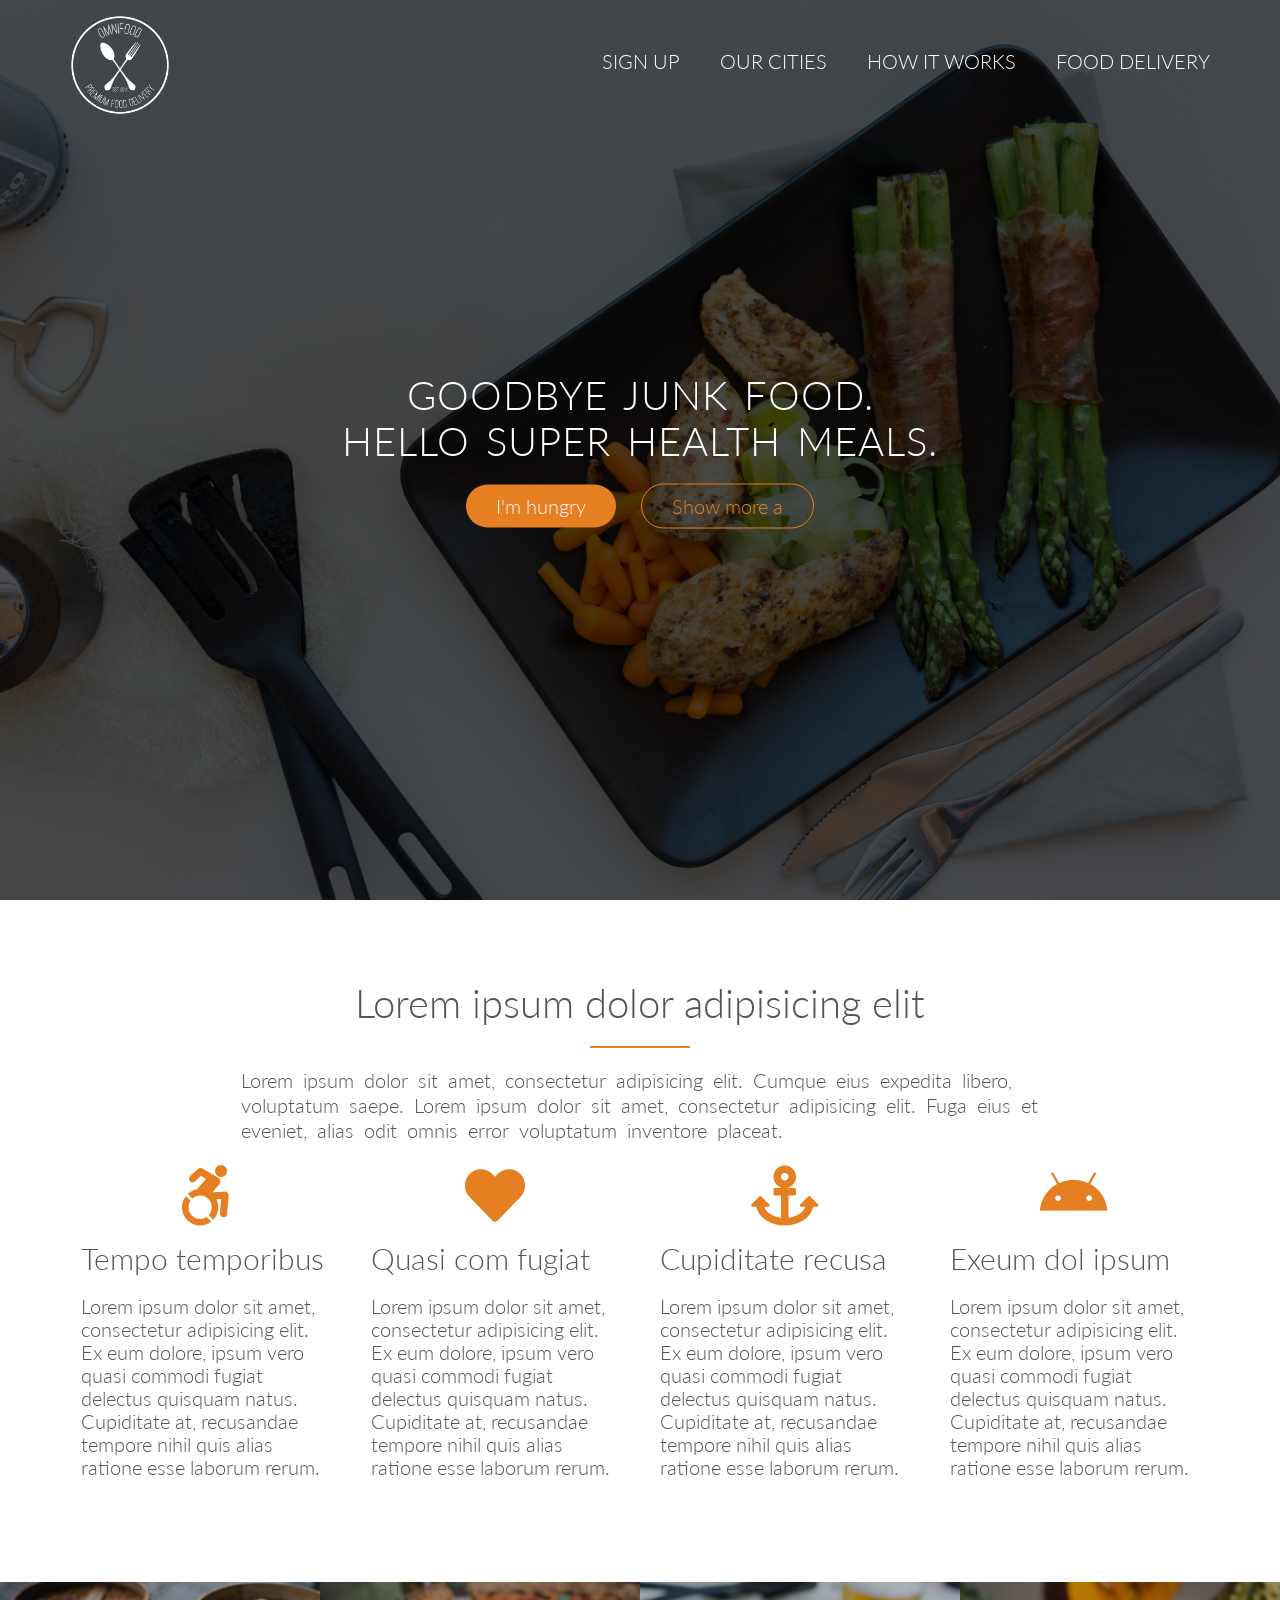
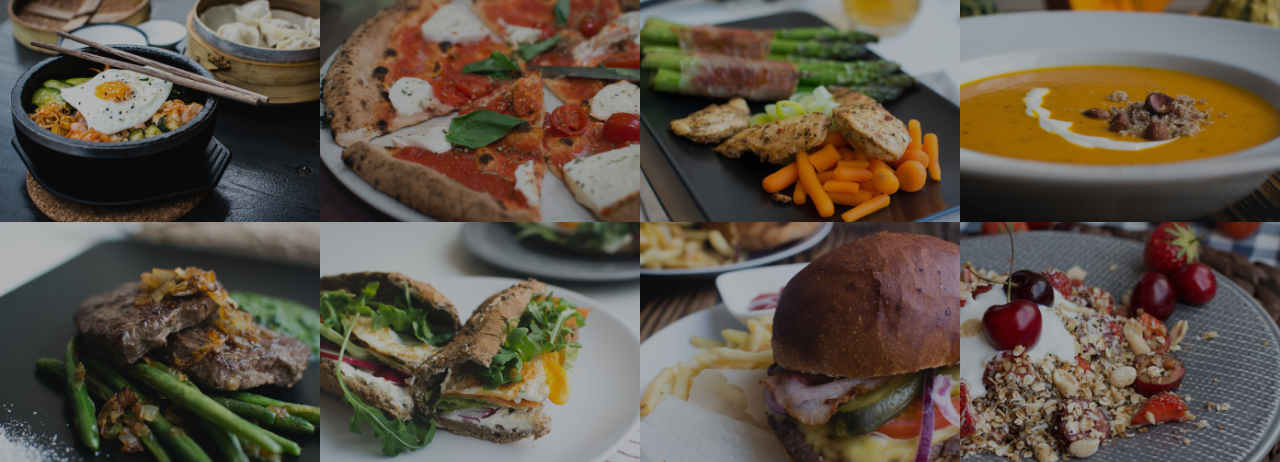
==== index.html @ d5a71b10 "first commit done header + features + meal sections" ====
<!DOCTYPE html>
<html lang="en">
<head>
	<title></title>
	<link rel="stylesheet" type="text/css" href="vendors/css/normalize.css">
	<link rel="stylesheet" type="text/css" href="vendors/css/col.css">
	<link rel="stylesheet" type="text/css" href="vendors/css/4cols.css">
	<link rel="stylesheet" href="https://use.fontawesome.com/releases/v5.0.13/css/all.css" integrity="sha384-DNOHZ68U8hZfKXOrtjWvjxusGo9WQnrNx2sqG0tfsghAvtVlRW3tvkXWZh58N9jp" crossorigin="anonymous">
	<link rel="stylesheet" type="text/css" href="resources/css/style.css">
	<link href="https://fonts.googleapis.com/css?family=Lato:100,300,300i,400" rel="stylesheet">
</head>
<body>
	<header>
		<nav class="row group">
			<img src="resources/img/logo-white.png" alt="Omnifood log" class="logo">
			<ul class="main-nav">
				<li><a href="#">Food delivery</a></li>
				<li><a href="#">How it works</a></li>
				<li><a href="#">Our cities</a></li>
				<li><a href="#">Sign up</a></li>
			</ul>
		</nav>
		<div class="hero-text-box">
			<h1>Goodbye junk food.<br/> Hello super health meals.</h1>
			<a class="btn btn-full" href="#">I'm hungry</a>
			<a class="btn btn-ghost" href="#">Show more a</a>
		</div>
	</header>

	<section class="feature-section">
		<div class="row">
			<h2 class="feature-section__heading">Lorem ipsum dolor adipisicing elit</h2>
			<p class="feature-section__sub-heading">Lorem ipsum dolor sit amet, consectetur adipisicing elit. Cumque eius expedita libero, voluptatum saepe. Lorem ipsum dolor sit amet, consectetur adipisicing elit. Fuga eius et eveniet, alias odit omnis error voluptatum inventore placeat.</p>
			<div class="row group">
				<div class="feature-section__feature col span_1_of_4">
					<i class="feature-section__icon fab fa-accessible-icon"></i>
					<h3 class="feature-section__feature-name">Tempo temporibus</h3>
					<p class="feature-section__feature-text">Lorem ipsum dolor sit amet, consectetur adipisicing elit. Ex eum dolore, ipsum vero quasi commodi fugiat delectus quisquam natus. Cupiditate at, recusandae tempore nihil quis alias ratione esse laborum rerum.</p>
				</div>
				<div class="feature-section__feature col span_1_of_4">
					<i class="feature-section__icon fas fa-heart"></i>
					<h3 class="feature-section__feature-name">Quasi com fugiat</h3>
					<p class="feature-section__feature-text">Lorem ipsum dolor sit amet, consectetur adipisicing elit. Ex eum dolore, ipsum vero quasi commodi fugiat delectus quisquam natus. Cupiditate at, recusandae tempore nihil quis alias ratione esse laborum rerum.</p>
				</div>
				<div class="feature-section__feature col span_1_of_4">
					<i class="feature-section__icon fas fa-anchor"></i>
					<h3 class="feature-section__feature-name">Cupiditate recusa</h3>
					<p class="feature-section__feature-text">Lorem ipsum dolor sit amet, consectetur adipisicing elit. Ex eum dolore, ipsum vero quasi commodi fugiat delectus quisquam natus. Cupiditate at, recusandae tempore nihil quis alias ratione esse laborum rerum.</p>
				</div>
				<div class="feature-section__feature col span_1_of_4">
					<i class="feature-section__icon fab fa-android"></i>
					<h3 class="feature-section__feature-name">Exeum dol ipsum</h3>
					<p class="feature-section__feature-text">Lorem ipsum dolor sit amet, consectetur adipisicing elit. Ex eum dolore, ipsum vero quasi commodi fugiat delectus quisquam natus. Cupiditate at, recusandae tempore nihil quis alias ratione esse laborum rerum.</p>
				</div>
			</div>
		</div>
	</section>

	<section class="meal-section meal-section--no-t-padding">
		<ul class="meal-section__row-1 group">
			<li>
				<figure class="meal-section__figure">
					<img src="./resources/img/1.jpg" alt="" class="meal-section__img">
				</figure>
			</li>
			<li class="meal-section__li">
				<figure class="meal-section__figure">
					<img src="./resources/img/2.jpg" alt="" class="meal-section__img">
				</figure>
			</li>
			<li class="meal-section__li">
				<figure class="meal-section__figure">
					<img src="./resources/img/3.jpg" alt="" class="meal-section__img">
				</figure>
			</li>
			<li class="meal-section__li">
				<figure class="meal-section__figure">
					<img src="./resources/img/4.jpg" alt="" class="meal-section__img">
				</figure>
			</li>
		</ul>
		<ul class="meal-section__row-2 group">
			<li class="meal-section__li">
				<figure class="meal-section__figure">
					<img src="./resources/img/5.jpg" alt="" class="meal-section__img">
				</figure>
			</li>
			<li class="meal-section__li">
				<figure class="meal-section__figure">
					<img src="./resources/img/6.jpg" alt="" class="meal-section__img">
				</figure>
			</li>
			<li class="meal-section__li">
				<figure class="meal-section__figure">
					<img src="./resources/img/7.jpg" alt="" class="meal-section__img">
				</figure>
			</li>
			<li class="meal-section__li">
				<figure class="meal-section__figure">
					<img src="./resources/img/8.jpg" alt="" class="meal-section__img">
				</figure>
			</li>
		</ul>
	</section>
</body>
</html>
---- vendors/css/col.css ----
/*  SECTIONS  ============================================================================= */

.section {
	clear: both;
	padding: 0px;
	margin: 0px;
}

/*  GROUPING  ============================================================================= */


.group:before,
.group:after {
    content:"";
    display:table;
}
.group:after {
    clear:both;
}
.group {
    zoom:1; /* For IE 6/7 (trigger hasLayout) */
}

/*  GRID COLUMN SETUP   ==================================================================== */

.col {
	display: block;
	float:left;
	margin: 1% 0 1% 1.6%;
}

.col:first-child { margin-left: 0; } /* all browsers except IE6 and lower */


/*  REMOVE MARGINS AS ALL GO FULL WIDTH AT 480 PIXELS */

@media only screen and (max-width: 480px) {
	.col { 
		margin: 1% 0 1% 0%;
	}
}
---- vendors/css/4cols.css ----
/*  GRID OF FOUR   ============================================================================= */

	
.span_4_of_4 {
	width: 100%; 
}

.span_3_of_4 {
	width: 74.6%; 
}

.span_2_of_4 {
	width: 49.2%; 
}

.span_1_of_4 {
	width: 23.8%; 
}


/*  GO FULL WIDTH AT LESS THAN 480 PIXELS */

@media only screen and (max-width: 480px) {
	.span_4_of_4 {
		width: 100%; 
	}
	.span_3_of_4 {
		width: 100%; 
	}
	.span_2_of_4 {
		width: 100%; 
	}
	.span_1_of_4 {
		width: 100%; 
	}
}
---- resources/css/style.css ----
/*BASIC SETUP*/
* {
	margin: 0;
	padding: 0;
	box-sizing: border-box;
}

html {
	background-color: #fff;
	color: #555;
	font-family: 'Lato', 'Arial', sans-serif;
	font-size: 20px;
	font-weight: 300;
	text-rendering: optimizeLegibility;
}

a {
	text-decoration: none;
}

/*REUSABLE COMPONENT*/
.row {
	max-width: 1140px;
	margin: 0 auto;
}

section {
	padding: 80px 0;
}

/* Header SECTION */
header {
	background-image: linear-gradient(rgba(0, 0, 0, 0.7), rgba(0, 0, 0, 0.7)), url('../img/hero.jpg');
	background-size: cover;
	background-position: center;
	height: 100vh;
	position: relative;
}

header h1 {
	margin-top: 0;
	margin-bottom: 20px;
	font-size: 200%;
	font-weight: 300;
	text-transform: uppercase;
	letter-spacing: 1px;
	word-spacing: 4px;
	color: #fff;
}

header .hero-text-box {
	text-align: center;
	position: absolute;
	width: 100%;
	top: 50%;
	transform: translateY(-50%);
}

.btn {
	display: inline-block;
	padding: 10px 30px;
	color: #fff;
	font-weight: 300;
	border-radius: 200px;
	transition: all 0.3s ease-out;
}

.btn:hover,
.btn:active {
	background-color: #cf6d17;
}

.btn-full {
	background-color: #e67e22;
	color: #fff;
	margin-right: 20px;
}

.btn-ghost {
	border: 1px solid #e67e22;
	color: #e67e22;
}

.btn-full:hover,
.btn-full:active {
	border-color: #cf6d17;
}

.btn-ghost:hover,
.btn-ghost:active {
	border-color: #cf6d17;
	color: #fff;
}

/*MAIN NAV*/
nav.row {
	padding-top: 15px;
}

.logo {
	height: 100px;
	width: 100px;
}

.main-nav {
	margin-top: 35px;
	float: right;
	margin-right: -40px;
}

.main-nav li {
	float: right;
	list-style: none;
	margin-right: 40px;
	padding-bottom: 5px;
	border-bottom: 2px solid transparent;
	transition: border-bottom .3s ease-out;
}

.main-nav li:hover {
	border-bottom: 2px solid #cf6d17;
}

.main-nav a {
	color: #fff;
	text-transform: uppercase;
}

/*FEATURE SECTION*/

.feature-section__icon {
	font-size: 300%;
	color: #e67e22;
	display: block;
	text-align: center;
}

.feature-section__heading {
	margin-bottom: 20px;
	font-size: 200%;
	font-weight: 300;
	text-align: center;
}

.feature-section__heading:after {
	display: block;
	width: 100px;
	height: 2px;
	background-color: #e67e22;
	content: '';
	margin: 20px auto;
}

.feature-section__sub-heading {
	width: 70%;
	margin: 0 auto;
	word-spacing: 5px;
	line-height: 1.25;
}

.feature-section__feature {
	padding: 1%;
}

.feature-section__feature-name {
	font-weight: 300;
	font-size: 150%;
	margin-top: 15px;
	margin-bottom: 20px;
}

/*MEAL SECTION*/
.meal-section__row-1 {
	list-style: none;
	width: 100%;
}

.meal-section li {
	display: block;
	width: 25%;
	float: left;
}

.meal-section__figure {
	width: 100%;
	overflow: hidden;
	background-color: black;
}

.meal-section__img {
	display: block;
	height: auto;
	width: 100%;
	transform: scale(1.15);
	transition: all 0.3s ease-out;
	opacity: 0.7;
}

.meal-section--no-t-padding {
	padding: 0;
}

.meal-section__img:hover {
	transform: scale(1);
	opacity: 1;
}
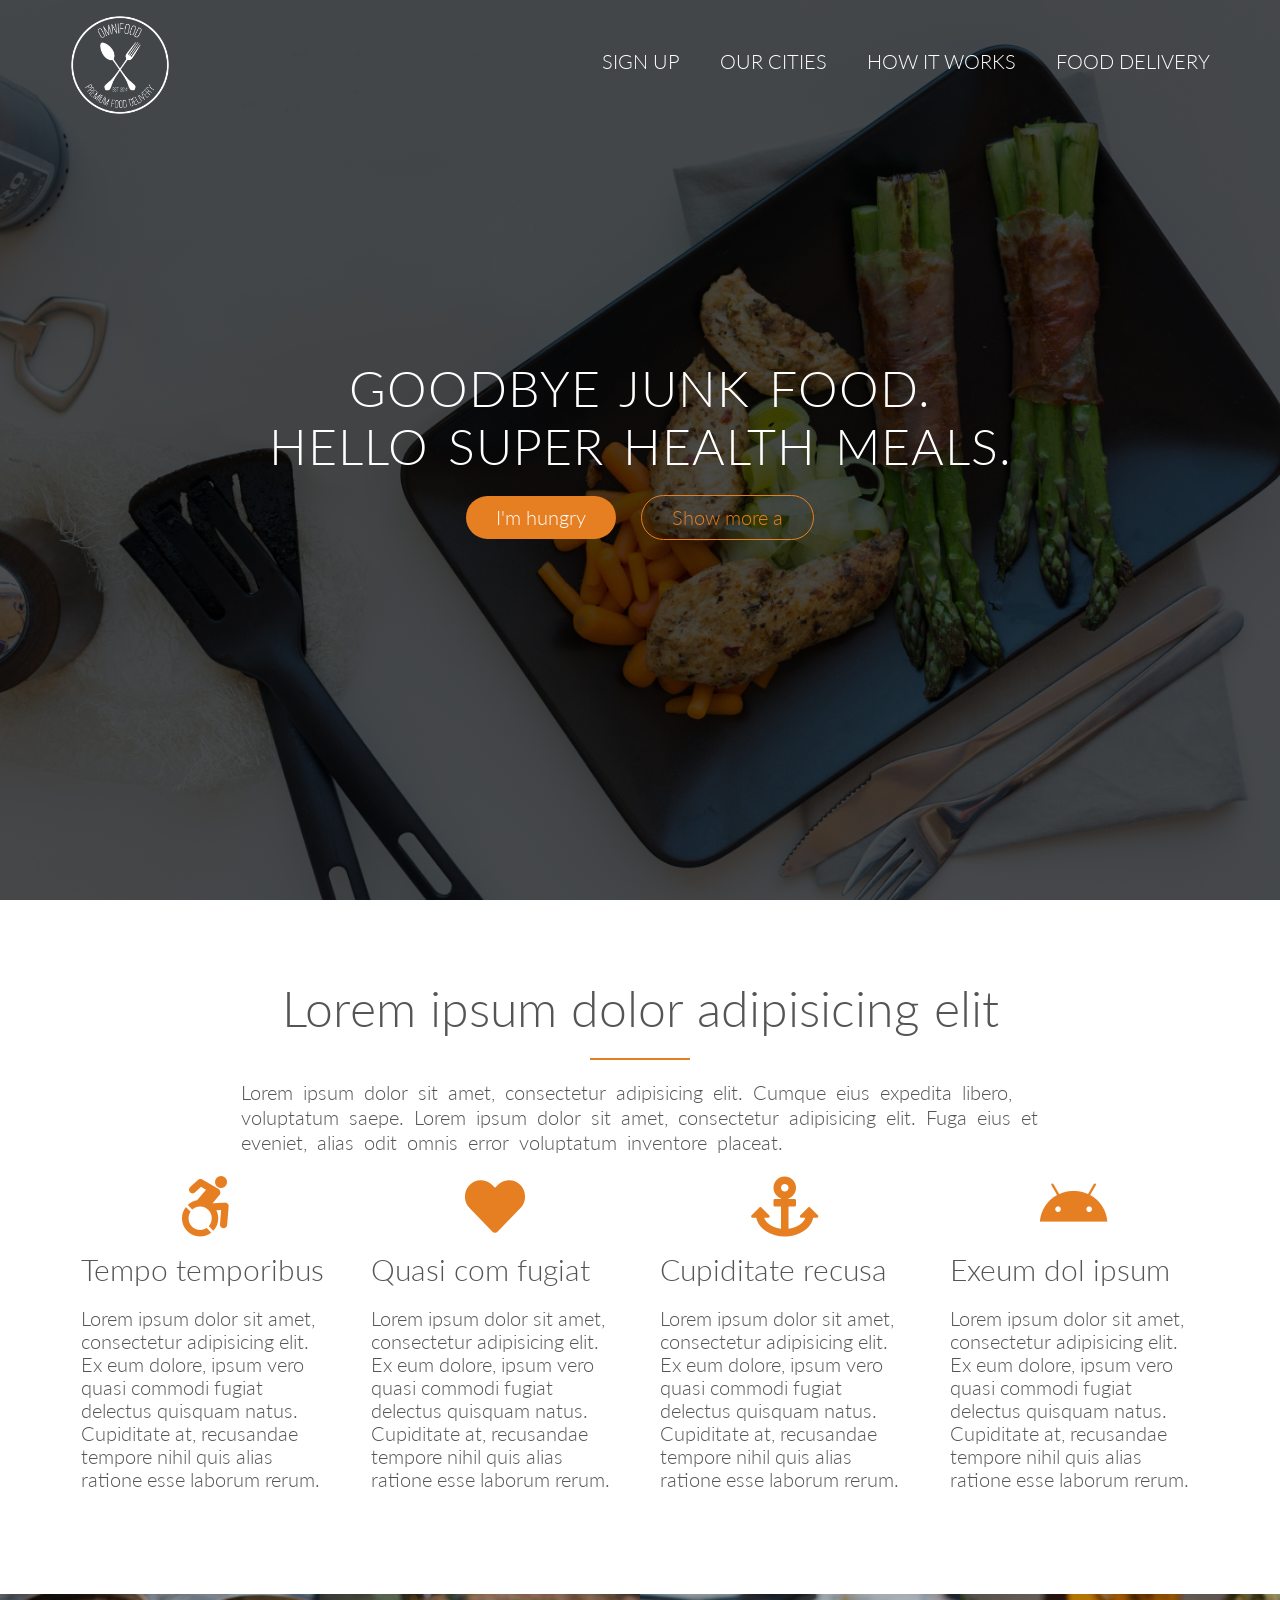
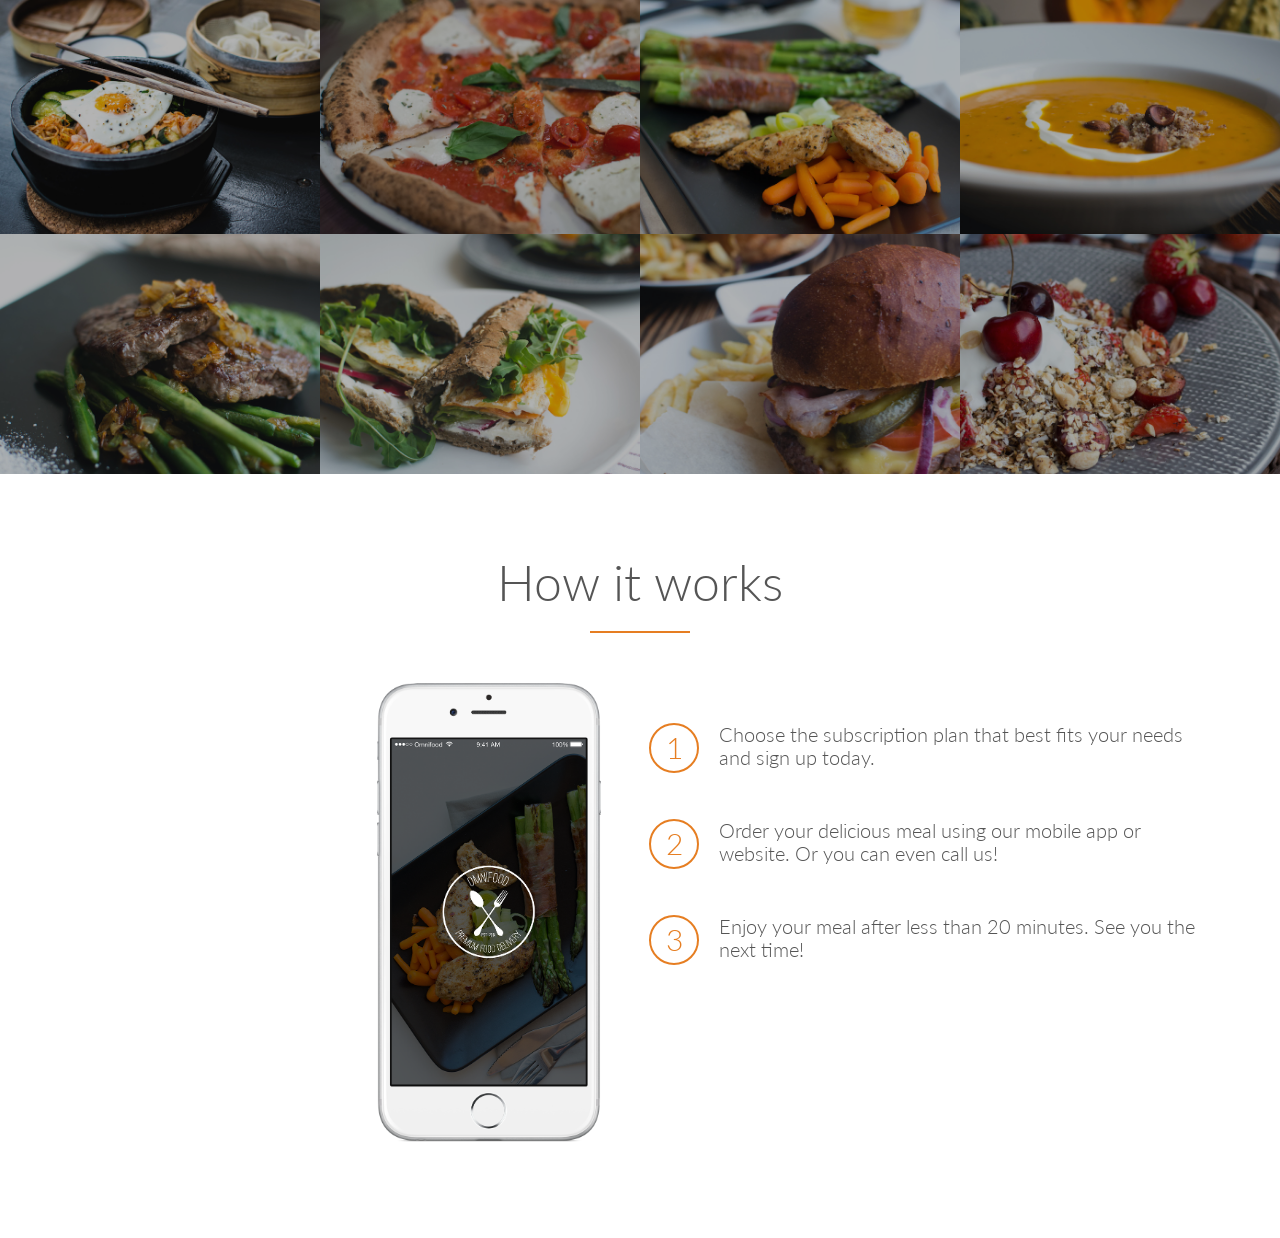
==== commit 09585665: "finish how it works section" ====
--- a/index.html
+++ b/index.html
@@ -5,6 +5,7 @@
 	<link rel="stylesheet" type="text/css" href="vendors/css/normalize.css">
 	<link rel="stylesheet" type="text/css" href="vendors/css/col.css">
 	<link rel="stylesheet" type="text/css" href="vendors/css/4cols.css">
+	<link rel="stylesheet" type="text/css" href="vendors/css/2cols.css">
 	<link rel="stylesheet" href="https://use.fontawesome.com/releases/v5.0.13/css/all.css" integrity="sha384-DNOHZ68U8hZfKXOrtjWvjxusGo9WQnrNx2sqG0tfsghAvtVlRW3tvkXWZh58N9jp" crossorigin="anonymous">
 	<link rel="stylesheet" type="text/css" href="resources/css/style.css">
 	<link href="https://fonts.googleapis.com/css?family=Lato:100,300,300i,400" rel="stylesheet">
@@ -102,5 +103,30 @@
 			</li>
 		</ul>
 	</section>
+
+	<section class="steps-section">
+		<div class="row">
+			<h2 class="steps-section__heading">How it works</h2>
+		</div>
+		<div class="row group">
+			<div class="steps-section__left-side col span_1_of_2">
+				<img class="steps-section__left-image" src="resources/img/app-iPhone.png" alt="iphone-image">
+			</div>
+			<div class="steps-section__right-side col span_1_of_2">
+				<div class="steps-section__step">
+					<div class="steps-section__step-number">1</div>
+					<div class="steps-section__step-text">Choose the subscription plan that best fits your needs and sign up today.</div>
+				</div>
+				<div class="steps-section__step">
+					<div class="steps-section__step-number">2</div>
+					<div class="steps-section__step-text">Order your delicious meal using our mobile app or website. Or you can even call us!</div>
+				</div>
+				<div class="steps-section__step">
+					<div class="steps-section__step-number">3</div>
+					<div class="steps-section__step-text">Enjoy your meal after less than 20 minutes. See you the next time!</div>
+				</div>
+			</div>
+		</div>
+	</section>
 </body>
 </html>
--- a/vendors/css/2cols.css
+++ b/vendors/css/2cols.css
@@ -0,0 +1,21 @@
+/*  GRID OF TWO   ============================================================================= */
+
+
+.span_2_of_2 {
+	width: 100%;
+}
+
+.span_1_of_2 {
+	width: 49.2%;
+}
+
+/*  GO FULL WIDTH AT LESS THAN 480 PIXELS */
+
+@media only screen and (max-width: 480px) {
+	.span_2_of_2 {
+		width: 100%; 
+	}
+	.span_1_of_2 {
+		width: 100%; 
+	}
+}
--- a/resources/css/style.css
+++ b/resources/css/style.css
@@ -40,7 +40,7 @@
 header h1 {
 	margin-top: 0;
 	margin-bottom: 20px;
-	font-size: 200%;
+	font-size: 250%;
 	font-weight: 300;
 	text-transform: uppercase;
 	letter-spacing: 1px;
@@ -137,7 +137,7 @@
 
 .feature-section__heading {
 	margin-bottom: 20px;
-	font-size: 200%;
+	font-size: 250%;
 	font-weight: 300;
 	text-align: center;
 }
@@ -203,4 +203,52 @@
 .meal-section__img:hover {
 	transform: scale(1);
 	opacity: 1;
+}
+
+/*HOW-IT-WORKS SECTION*/
+.steps-section__left-side {
+	margin-top: 30px;
+	text-align: right;
+}
+
+.steps-section__left-image {
+	width: 40%;
+	height: auto;
+	margin-right: 30px;
+}
+
+.steps-section__right-side {
+	margin-top: 70px;
+}
+
+.steps-section__step {
+	margin-bottom: 50px;
+}
+
+.steps-section__step-number {
+	float: left;
+	width: 50px;
+	height: 50px;
+	padding: 5px;
+	color: #e67e22;
+	border: 2px solid #e67e22;
+	border-radius: 50%;
+	text-align: center;
+	margin-right: 20px;
+	font-size: 30px;
+}
+
+.steps-section__heading {
+	text-align: center;
+	font-size: 250%;
+	font-weight: 300;
+}
+
+.steps-section__heading:after {
+	display: block;
+	width: 100px;
+	height: 2px;
+	background-color: #e67e22;
+	content: '';
+	margin: 20px auto;
 }
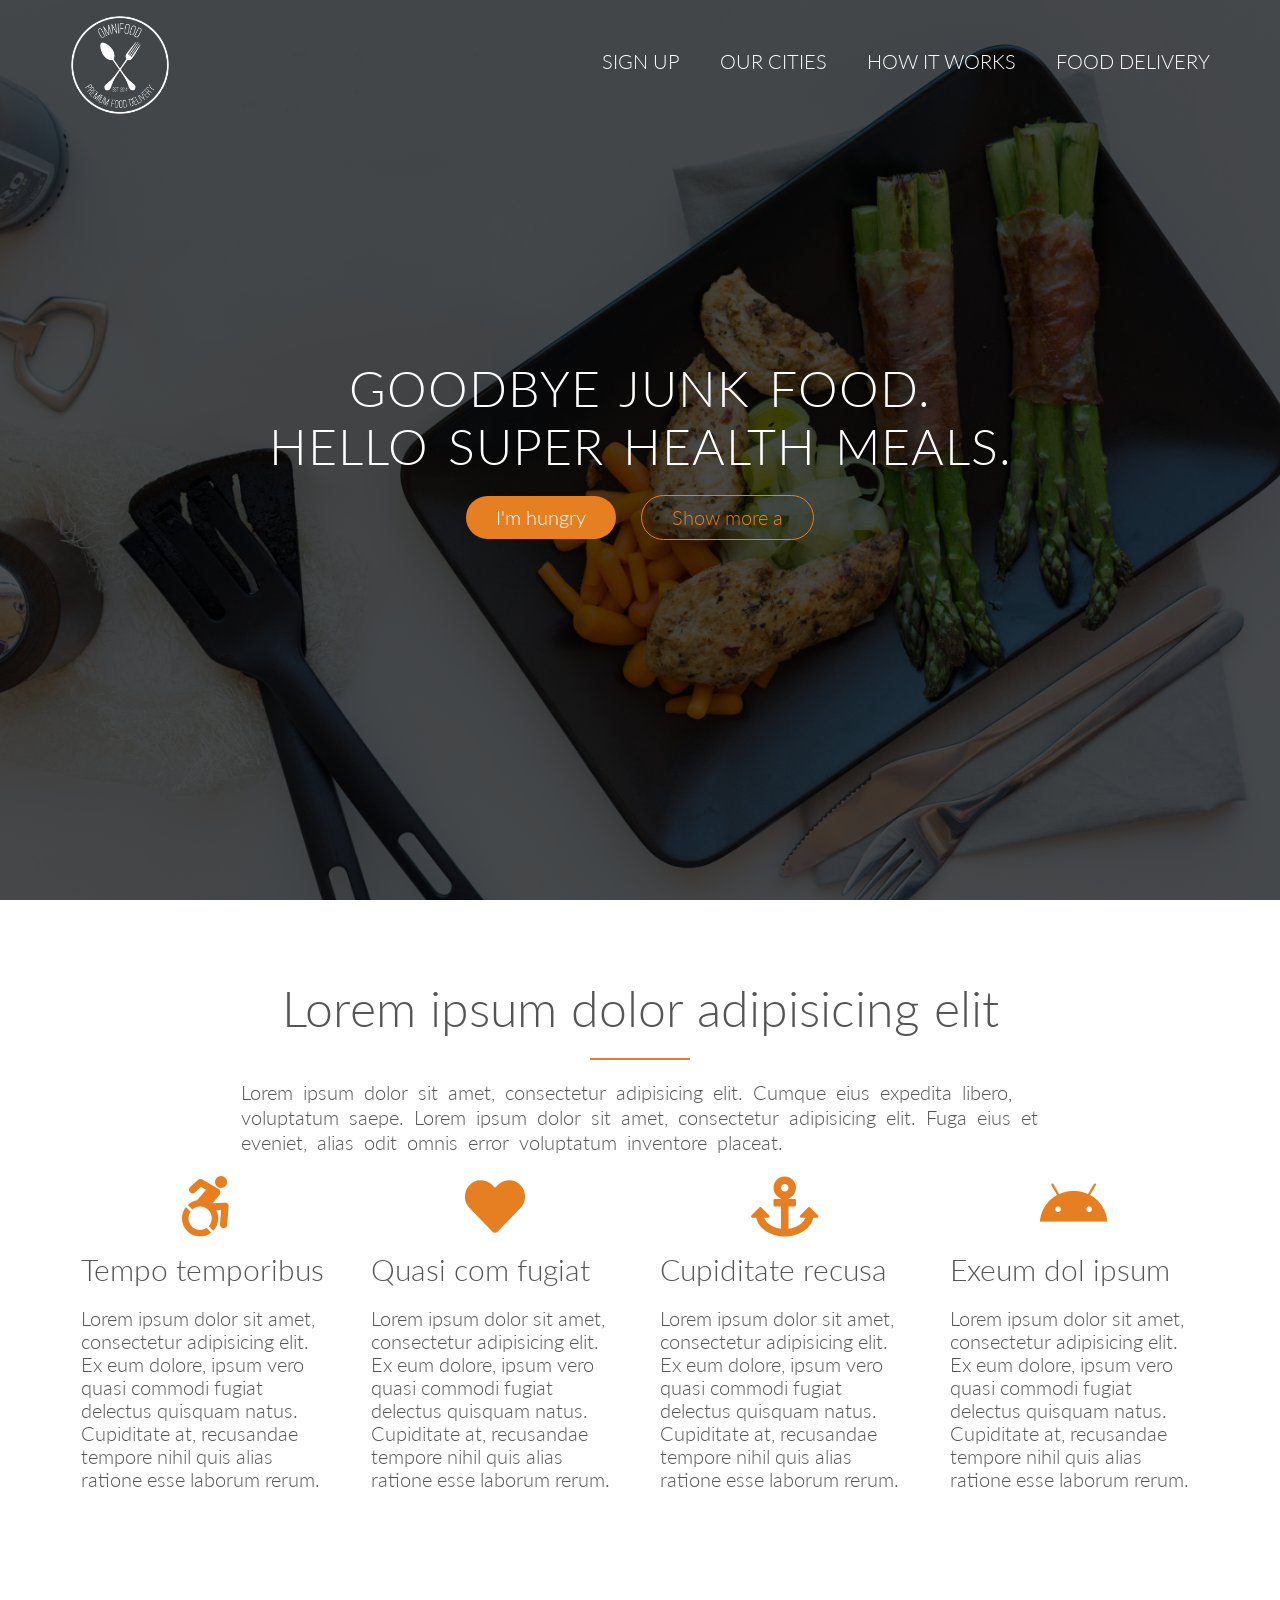
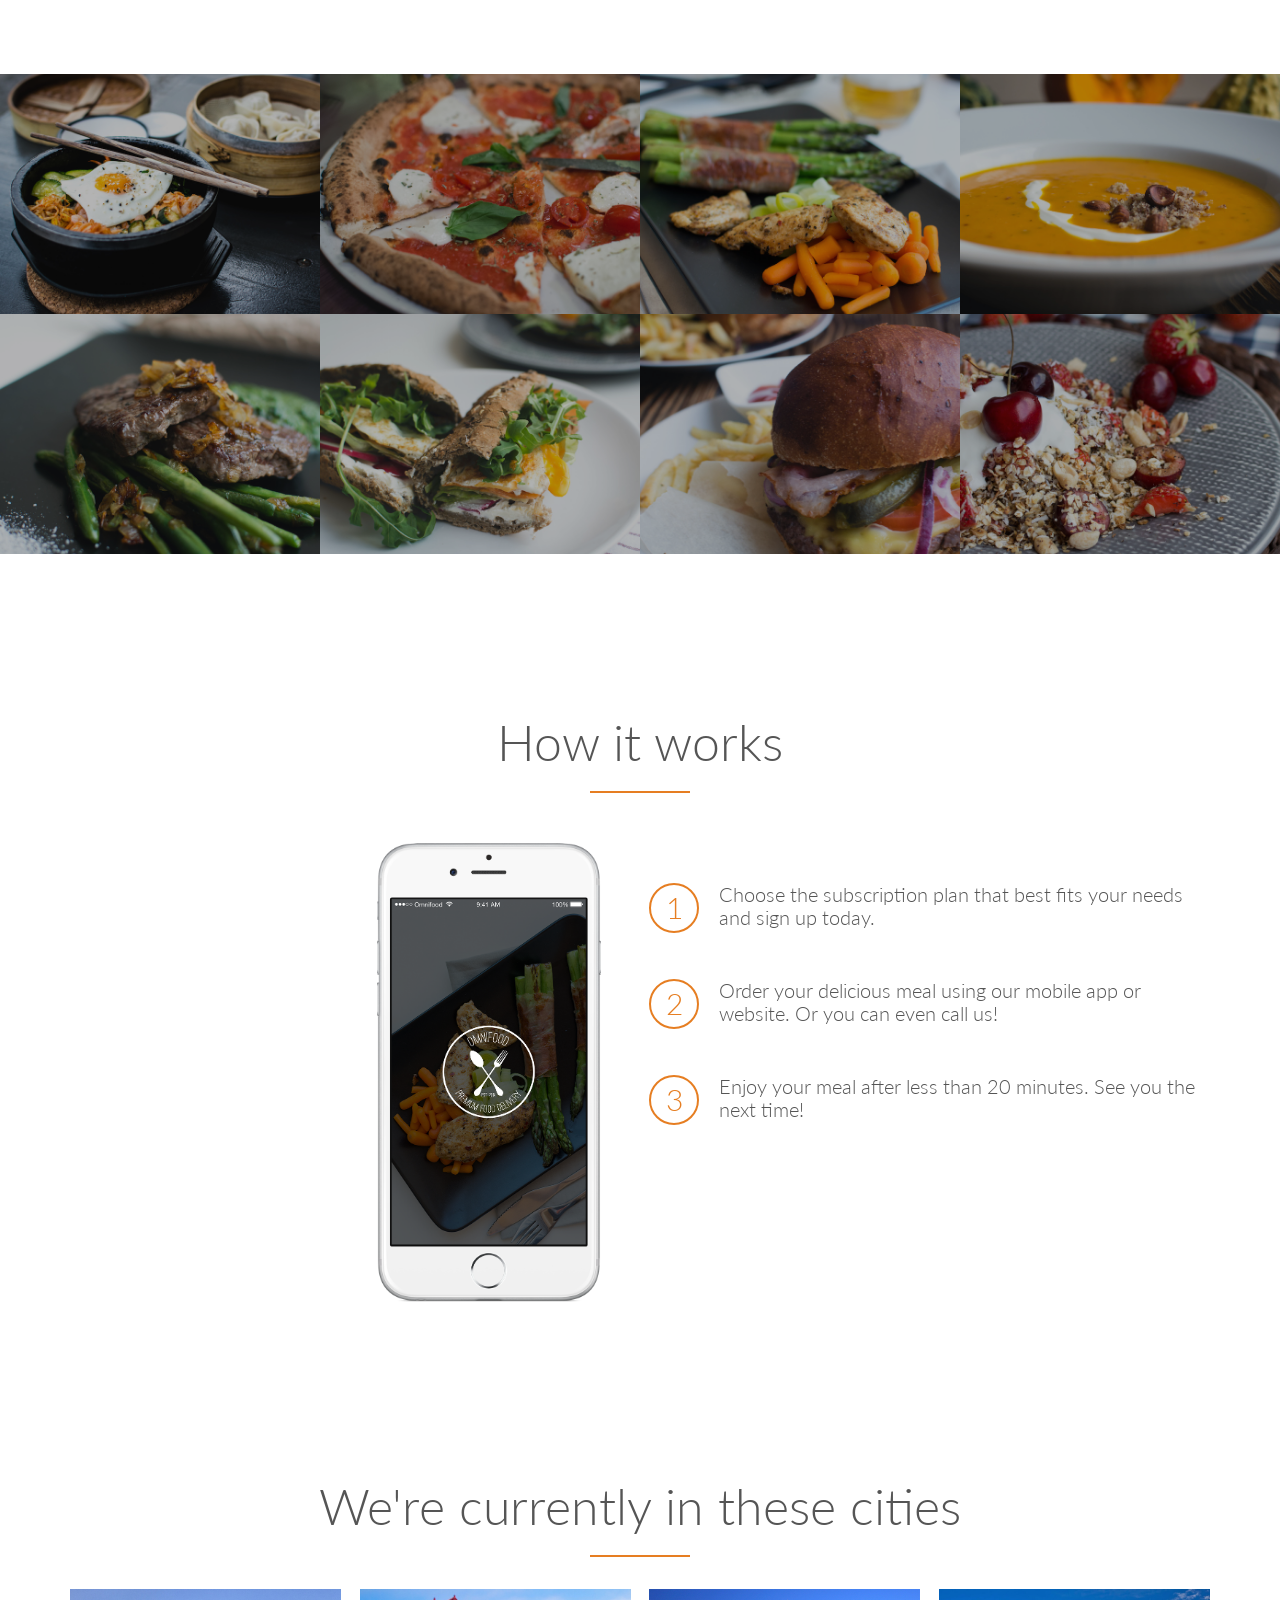
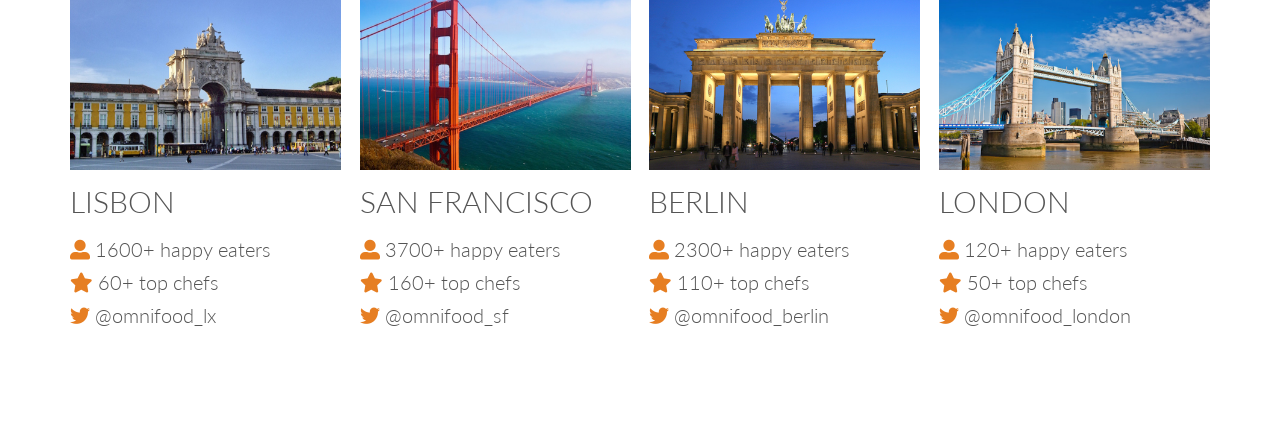
==== commit 7000b591: "finish city section" ====
--- a/index.html
+++ b/index.html
@@ -30,7 +30,7 @@
 
 	<section class="feature-section">
 		<div class="row">
-			<h2 class="feature-section__heading">Lorem ipsum dolor adipisicing elit</h2>
+			<h2 class="section-heading">Lorem ipsum dolor adipisicing elit</h2>
 			<p class="feature-section__sub-heading">Lorem ipsum dolor sit amet, consectetur adipisicing elit. Cumque eius expedita libero, voluptatum saepe. Lorem ipsum dolor sit amet, consectetur adipisicing elit. Fuga eius et eveniet, alias odit omnis error voluptatum inventore placeat.</p>
 			<div class="row group">
 				<div class="feature-section__feature col span_1_of_4">
@@ -106,7 +106,7 @@
 
 	<section class="steps-section">
 		<div class="row">
-			<h2 class="steps-section__heading">How it works</h2>
+			<h2 class="section-heading">How it works</h2>
 		</div>
 		<div class="row group">
 			<div class="steps-section__left-side col span_1_of_2">
@@ -128,5 +128,77 @@
 			</div>
 		</div>
 	</section>
+
+	<section class="city-section group">
+		<div class="row">
+			<h2 class="section-heading">We're currently in these cities</h2>
+		</div>
+		<div class="row">
+			<div class="col span_1_of_4">
+				<img class="city-section__img" src="resources/img/lisbon-3.jpg" alt="Lisbon">
+				<h3 class="city-section__city-name">Lisbon</h3>
+				<div class="city-section__city-info">
+					<i class="fas fa-user-alt"></i>
+					1600+ happy eaters
+				</div>
+				<div class="city-section__city-info">
+					<i class="fas fa-star"></i>
+					60+ top chefs
+				</div>
+				<div class="city-section__city-info">
+					<i class="fab fa-twitter"></i>
+					@omnifood_lx
+				</div>
+			</div>
+			<div class="col span_1_of_4">
+				<img class="city-section__img" src="resources/img/san-francisco.jpg" alt="San Francisco">
+				<h3 class="city-section__city-name">San Francisco</h3>
+				<div class="city-section__city-info">
+					<i class="fas fa-user-alt"></i>
+					3700+ happy eaters
+				</div>
+				<div class="city-section__city-info">
+					<i class="fas fa-star"></i>
+					160+ top chefs
+				</div>
+				<div class="city-section__city-info">
+					<i class="fab fa-twitter"></i>
+					@omnifood_sf
+				</div>
+			</div>
+			<div class="col span_1_of_4">
+				<img class="city-section__img" src="resources/img/berlin.jpg" alt="Berlin">
+				<h3 class="city-section__city-name">Berlin</h3>
+				<div class="city-section__city-info">
+					<i class="fas fa-user-alt"></i>
+					2300+ happy eaters
+				</div>
+				<div class="city-section__city-info">
+					<i class="fas fa-star"></i>
+					110+ top chefs
+				</div>
+				<div class="city-section__city-info">
+					<i class="fab fa-twitter"></i>
+					@omnifood_berlin
+				</div>
+			</div>
+			<div class="col span_1_of_4">
+				<img class="city-section__img" src="resources/img/london.jpg" alt="London">
+				<h3 class="city-section__city-name">London</h3>
+				<div class="city-section__city-info">
+					<i class="fas fa-user-alt"></i>
+					120+ happy eaters
+				</div>
+				<div class="city-section__city-info">
+					<i class="fas fa-star"></i>
+					50+ top chefs
+				</div>
+				<div class="city-section__city-info">
+					<i class="fab fa-twitter"></i>
+					@omnifood_london
+				</div>
+			</div>
+		</div>
+	</section>
 </body>
 </html>
--- a/resources/css/style.css
+++ b/resources/css/style.css
@@ -28,7 +28,23 @@
 	padding: 80px 0;
 }
 
-/* Header SECTION */
+/* HEADING SECTION */
+.section-heading {
+	text-align: center;
+	font-size: 250%;
+	font-weight: 300;
+}
+
+.section-heading:after {
+	display: block;
+	width: 100px;
+	height: 2px;
+	background-color: #e67e22;
+	content: '';
+	margin: 20px auto;
+}
+
+/* HEADER SECTION */
 header {
 	background-image: linear-gradient(rgba(0, 0, 0, 0.7), rgba(0, 0, 0, 0.7)), url('../img/hero.jpg');
 	background-size: cover;
@@ -135,22 +151,6 @@
 	text-align: center;
 }
 
-.feature-section__heading {
-	margin-bottom: 20px;
-	font-size: 250%;
-	font-weight: 300;
-	text-align: center;
-}
-
-.feature-section__heading:after {
-	display: block;
-	width: 100px;
-	height: 2px;
-	background-color: #e67e22;
-	content: '';
-	margin: 20px auto;
-}
-
 .feature-section__sub-heading {
 	width: 70%;
 	margin: 0 auto;
@@ -196,7 +196,7 @@
 	opacity: 0.7;
 }
 
-.meal-section--no-t-padding {
+.section--no-t-padding {
 	padding: 0;
 }
 
@@ -238,17 +238,24 @@
 	font-size: 30px;
 }
 
-.steps-section__heading {
-	text-align: center;
-	font-size: 250%;
-	font-weight: 300;
-}
-
-.steps-section__heading:after {
-	display: block;
-	width: 100px;
-	height: 2px;
-	background-color: #e67e22;
-	content: '';
-	margin: 20px auto;
+/*CITY SECTION*/
+.city-section__img {
+	width: 100%;
+	height: auto;
+}
+
+.city-section__city-name {
+	font-weight: 300;
+	margin-bottom: 20px;
+	font-size: 150%;
+	text-transform: uppercase;
+	margin-top: 10px;
+}
+
+.city-section i {
+	color: #e67e22;
+}
+
+.city-section__city-info {
+	margin-bottom: 10px;
 }
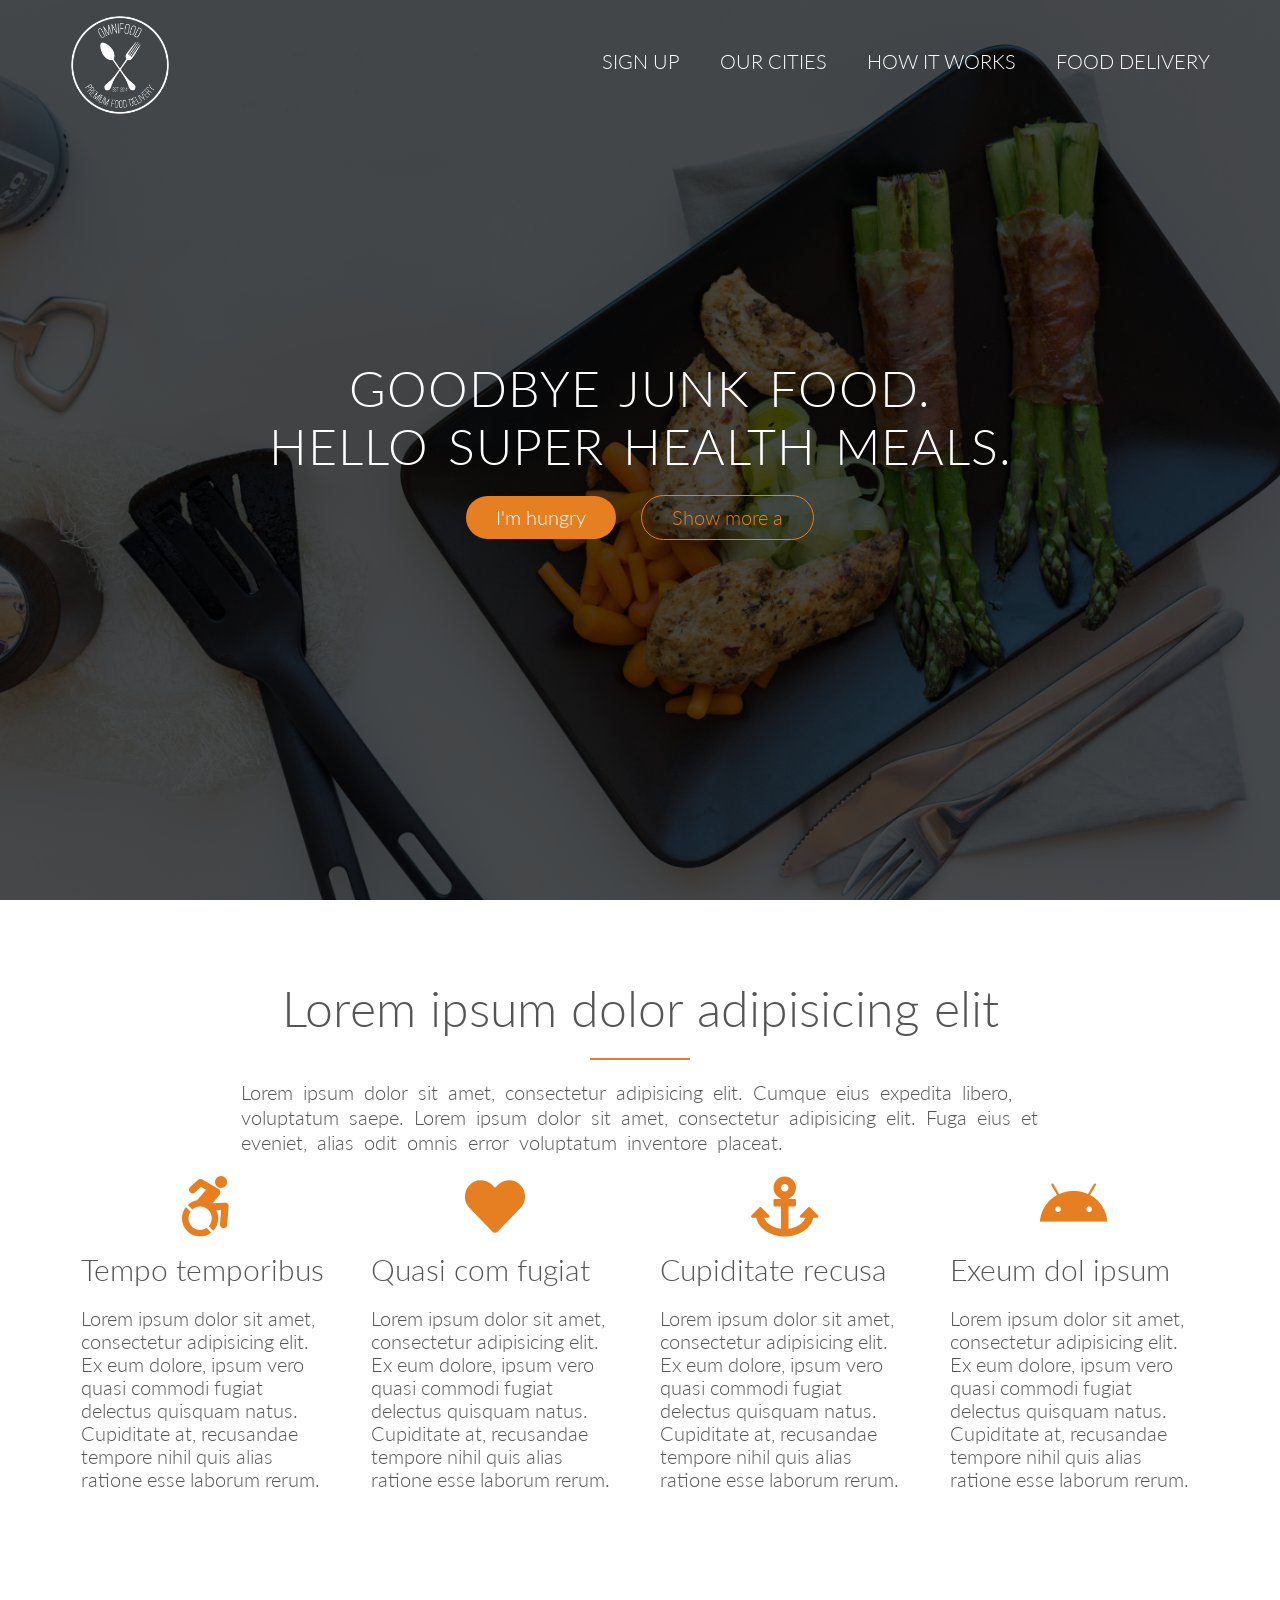
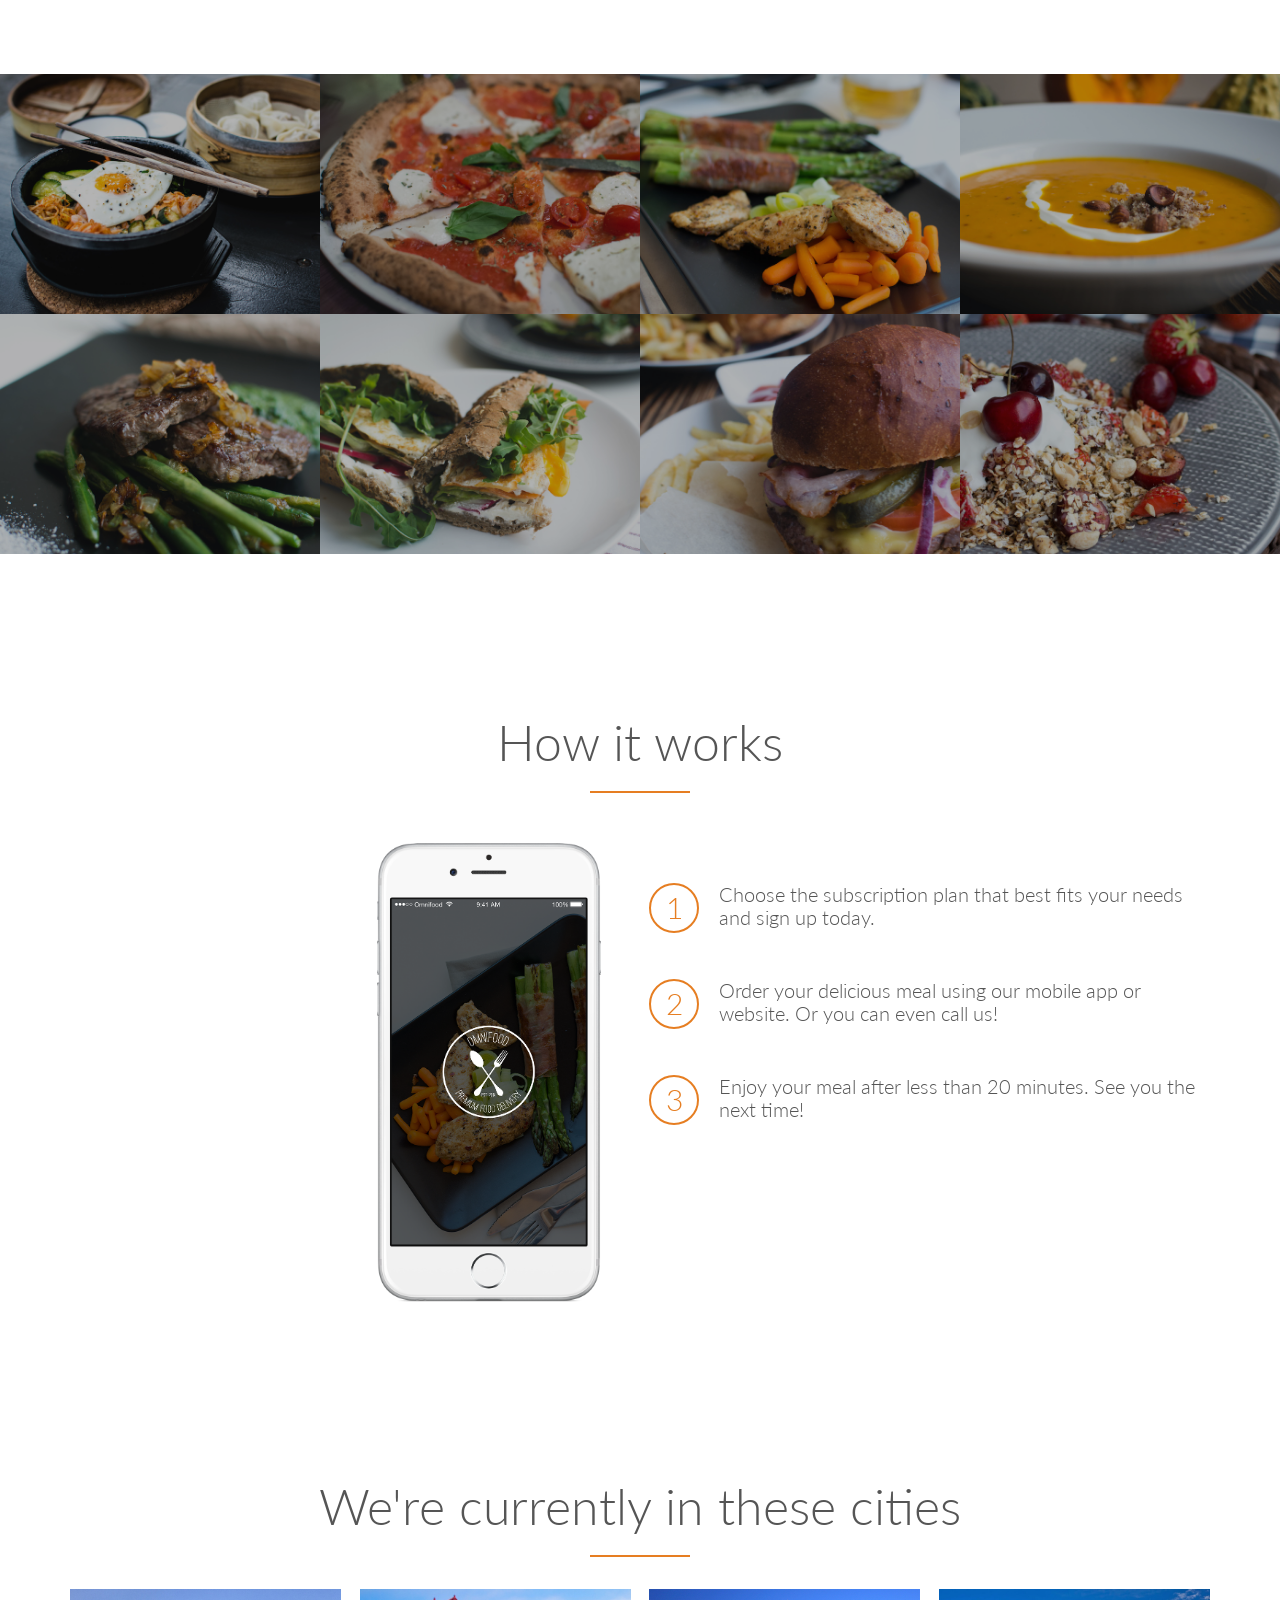
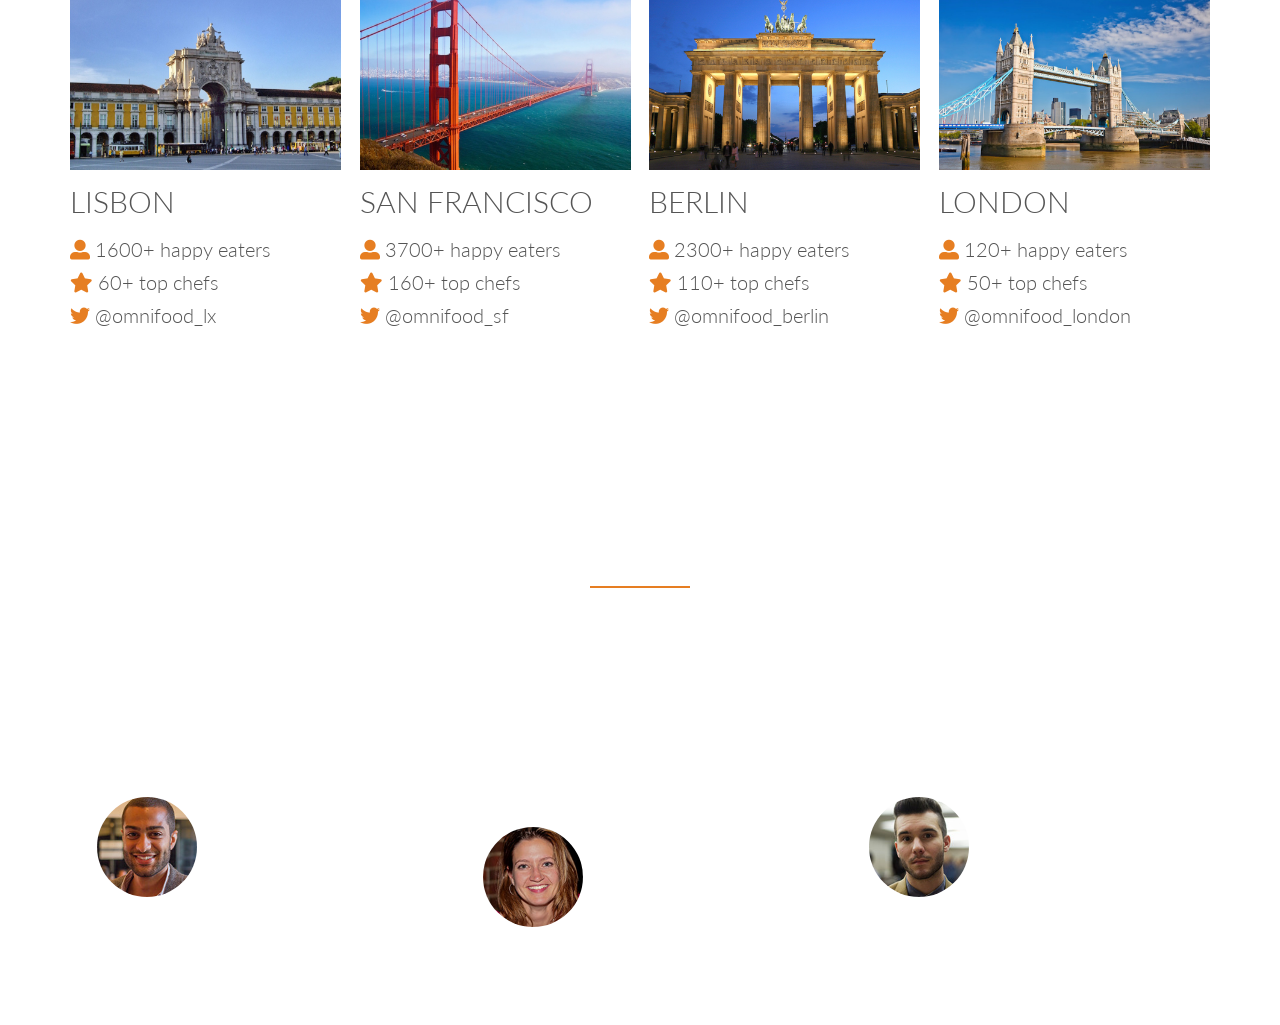
==== commit 6d837d7c: "finish ui of testimonial section" ====
--- a/index.html
+++ b/index.html
@@ -6,6 +6,7 @@
 	<link rel="stylesheet" type="text/css" href="vendors/css/col.css">
 	<link rel="stylesheet" type="text/css" href="vendors/css/4cols.css">
 	<link rel="stylesheet" type="text/css" href="vendors/css/2cols.css">
+	<link rel="stylesheet" type="text/css" href="vendors/css/3cols.css">
 	<link rel="stylesheet" href="https://use.fontawesome.com/releases/v5.0.13/css/all.css" integrity="sha384-DNOHZ68U8hZfKXOrtjWvjxusGo9WQnrNx2sqG0tfsghAvtVlRW3tvkXWZh58N9jp" crossorigin="anonymous">
 	<link rel="stylesheet" type="text/css" href="resources/css/style.css">
 	<link href="https://fonts.googleapis.com/css?family=Lato:100,300,300i,400" rel="stylesheet">
@@ -200,5 +201,31 @@
 			</div>
 		</div>
 	</section>
+
+	<section class="testimonial-section">
+		<div class="row">
+			<h2 class="section-heading">Our customers can't live without us</h2>
+		</div>
+		<div class="row group">
+			<div class="col span_1_of_3">
+				<blockquote class="testimonial-section__quote">
+					Omnifood is just awesome! I just launched a startup which leaves me with no time for cooking, so Omnifood is a life-saver. Now that I got used to it, I couldn't live without my daily meals!
+					<cite><img src="resources/img/customer-1.jpg" alt="Alberto Duncan">Alberto Duncan</cite>
+				</blockquote>
+			</div>
+			<div class="col span_1_of_3">
+				<blockquote class="testimonial-section__quote">
+					Inexpensive, healthy and great-tasting meals, delivered right to my home. We have lots of food delivery here in Lisbon, but no one comes even close to Omifood. Me and my family are so in love!
+					<cite><img src="resources/img/customer-2.jpg" alt="Joana Silva">Joana Silva</cite>
+				</blockquote>
+			</div>
+			<div class="col span_1_of_3">
+				<blockquote class="testimonial-section__quote">
+					I was looking for a quick and easy food delivery service in San Franciso. I tried a lot of them and ended up with Omnifood. Best food delivery service in the Bay Area. Keep up the great work!
+					<cite><img src="resources/img/customer-3.jpg" alt="Milton Chapman">Milton Chapman</cite>
+				</blockquote>
+			</div>
+		</div>
+	</section>
 </body>
 </html>
--- a/vendors/css/3cols.css
+++ b/vendors/css/3cols.css
@@ -0,0 +1,29 @@
+/*  GRID OF THREE   ============================================================================= */
+
+	
+.span_3_of_3 {
+	width: 100%; 
+}
+
+.span_2_of_3 {
+	width: 66.13%; 
+}
+
+.span_1_of_3 {
+	width: 32.26%; 
+}
+
+
+/*  GO FULL WIDTH AT LESS THAN 480 PIXELS */
+
+@media only screen and (max-width: 480px) {
+	.span_3_of_3 {
+		width: 100%; 
+	}
+	.span_2_of_3 {
+		width: 100%; 
+	}
+	.span_1_of_3 {
+		width: 100%;
+	}
+}
--- a/resources/css/style.css
+++ b/resources/css/style.css
@@ -51,6 +51,7 @@
 	background-position: center;
 	height: 100vh;
 	position: relative;
+	background-attachment: fixed;
 }
 
 header h1 {
@@ -258,4 +259,31 @@
 
 .city-section__city-info {
 	margin-bottom: 10px;
+}
+
+/* TESTIMONIAL SECTION */
+.testimonial-section {
+	background-image: linear-gradient(rgba(0, 0, 0, 0.8), rgba(0, 0, 0, 0.8)), url(../img/back-customers.jpg);
+	background-size: cover;
+	color: white;
+	background-attachment: fixed;
+}
+
+.testimonial-section__quote {
+	padding: 2%;
+	font-style: italic;
+	line-height: 1.5;
+}
+
+.testimonial-section__quote cite {
+	display: block;
+	padding-top: 20px;
+}
+
+.testimonial-section__quote img {
+	border-radius: 50%;
+	height: 100px;
+	margin-right: 20px;
+	margin-left: 20px;
+	vertical-align: middle;
 }
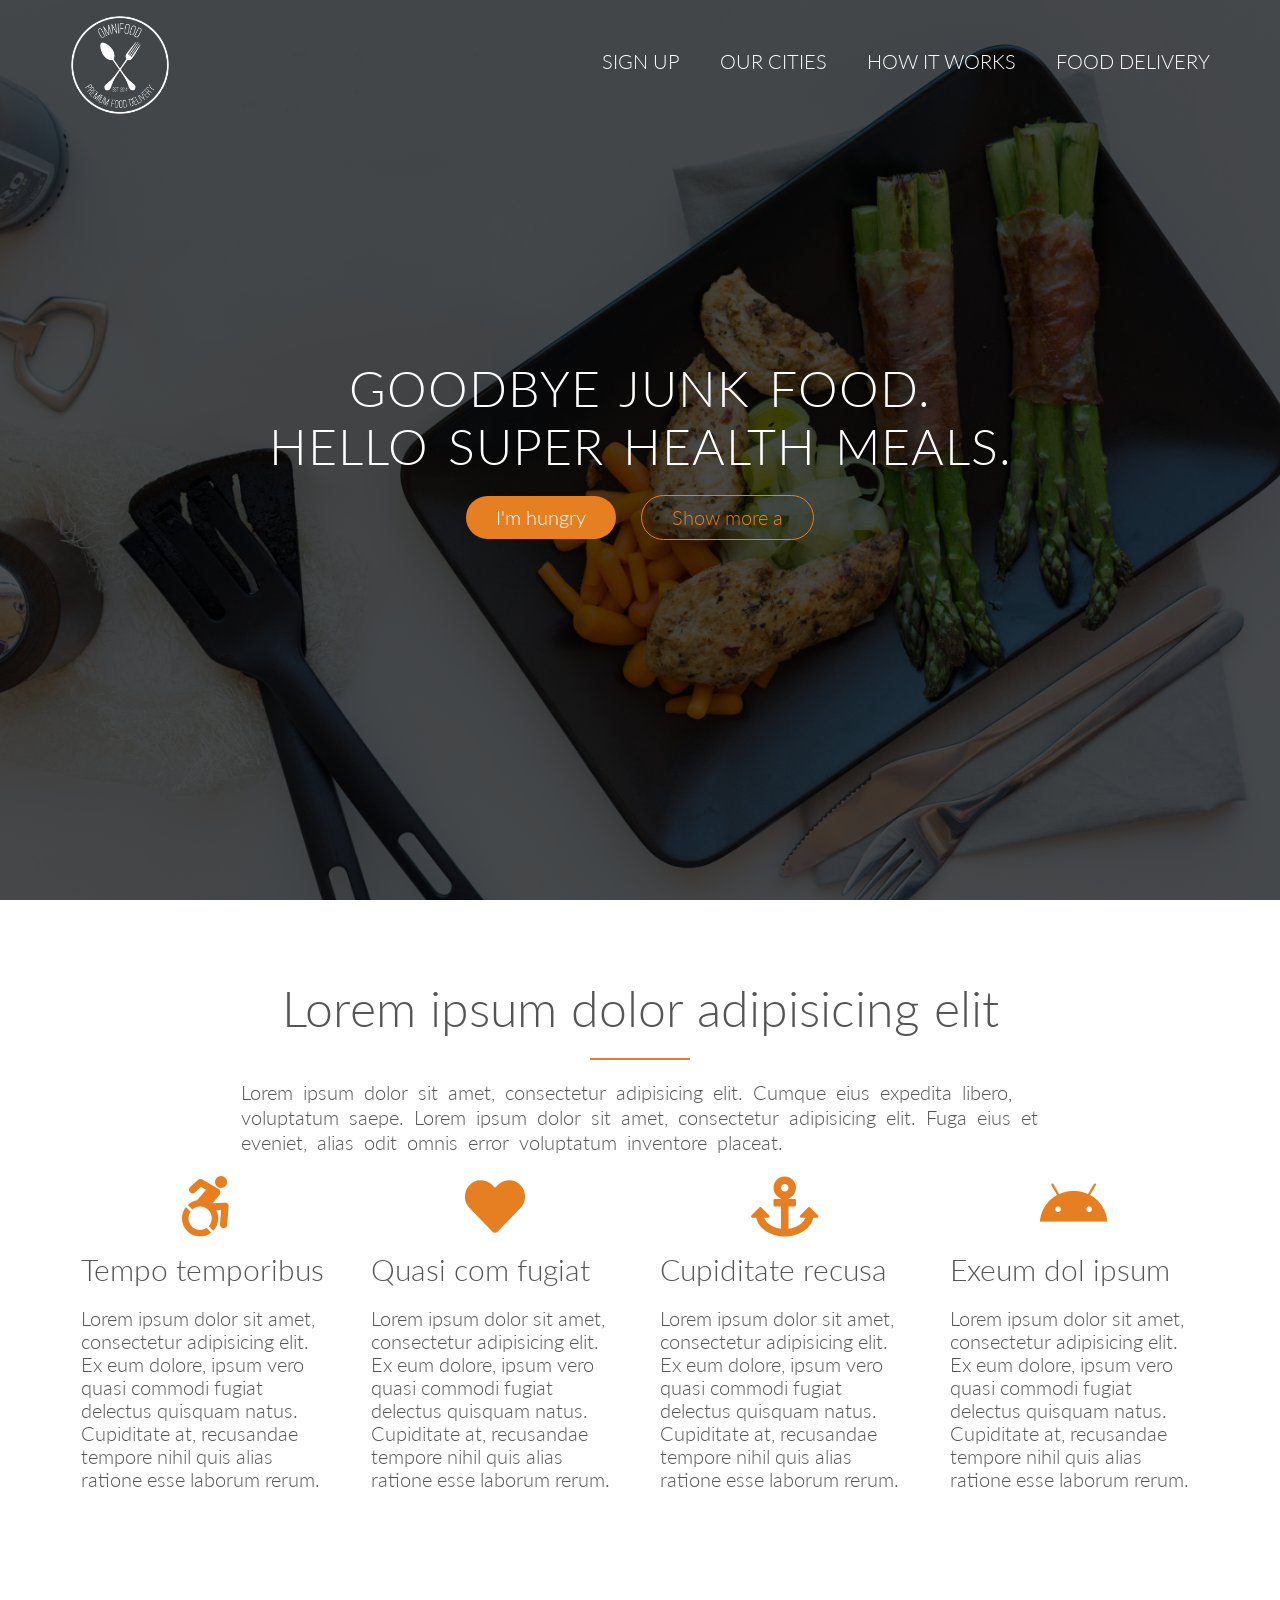
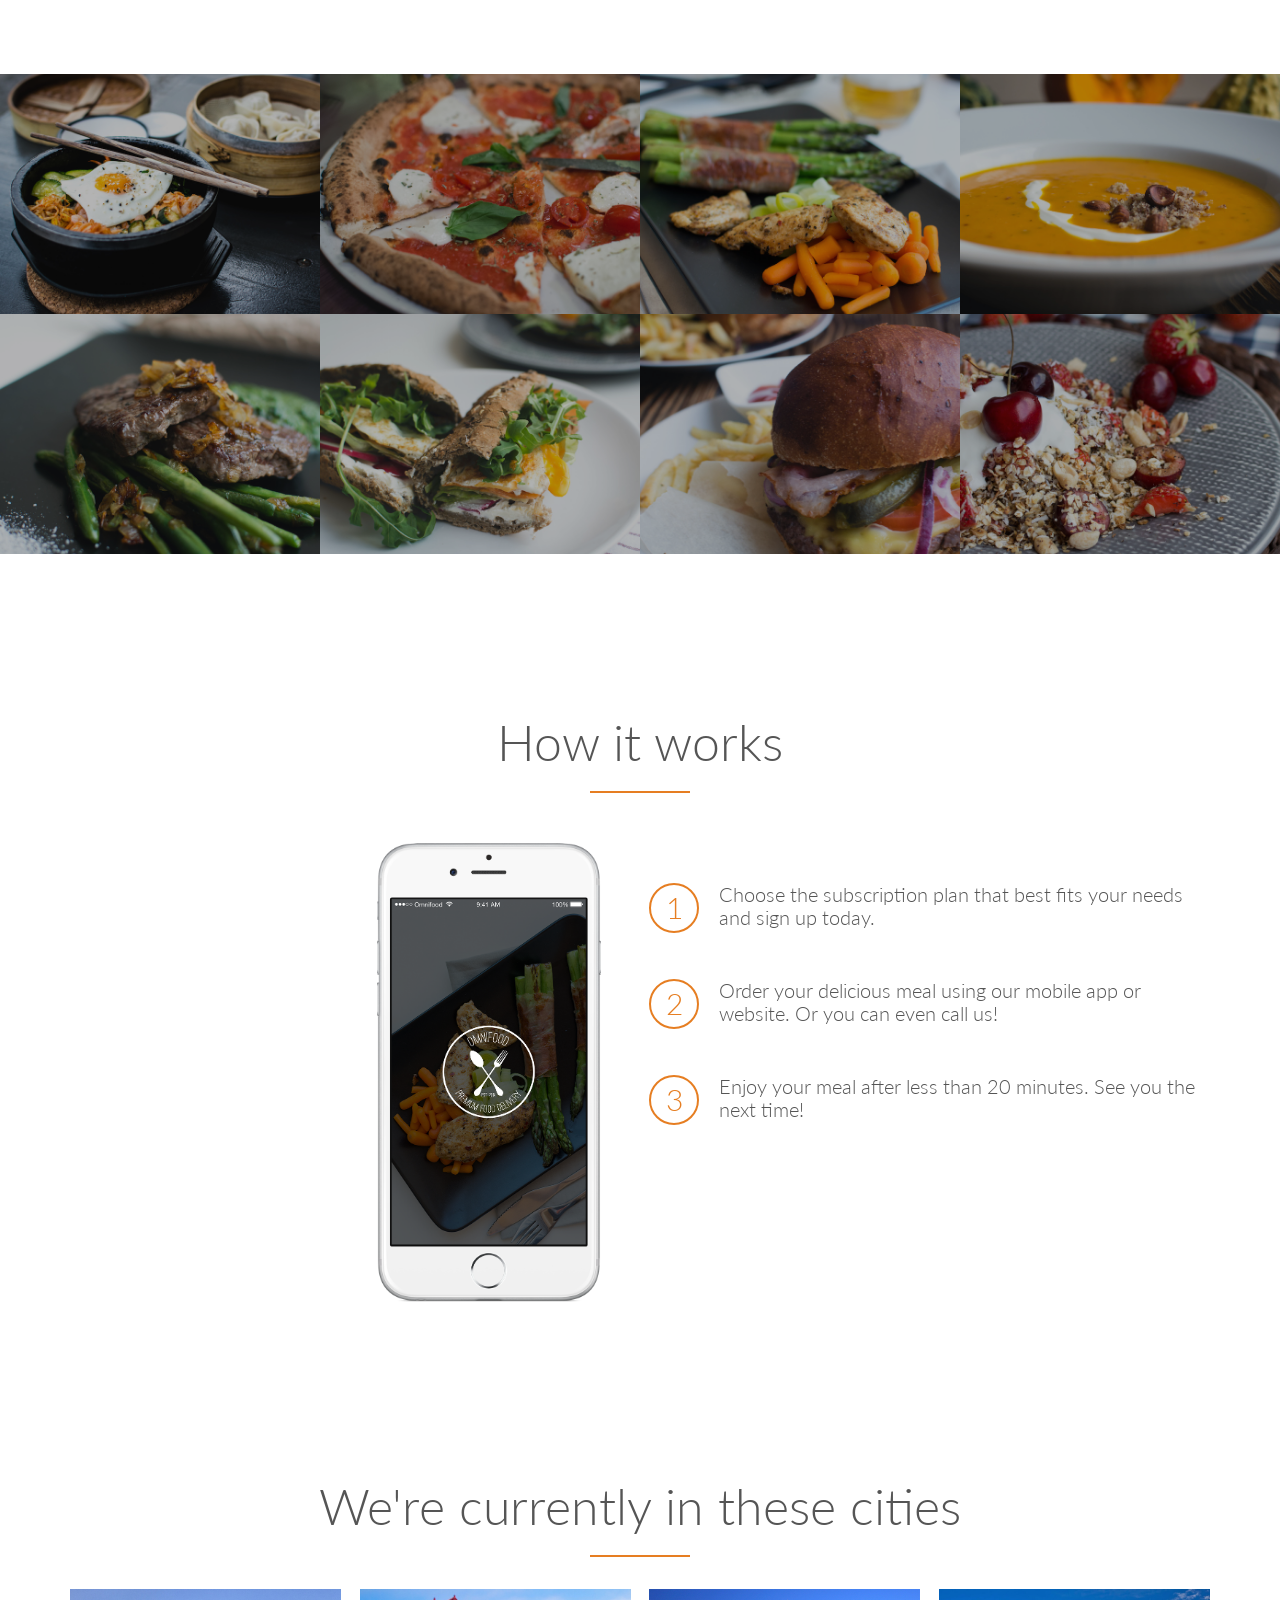
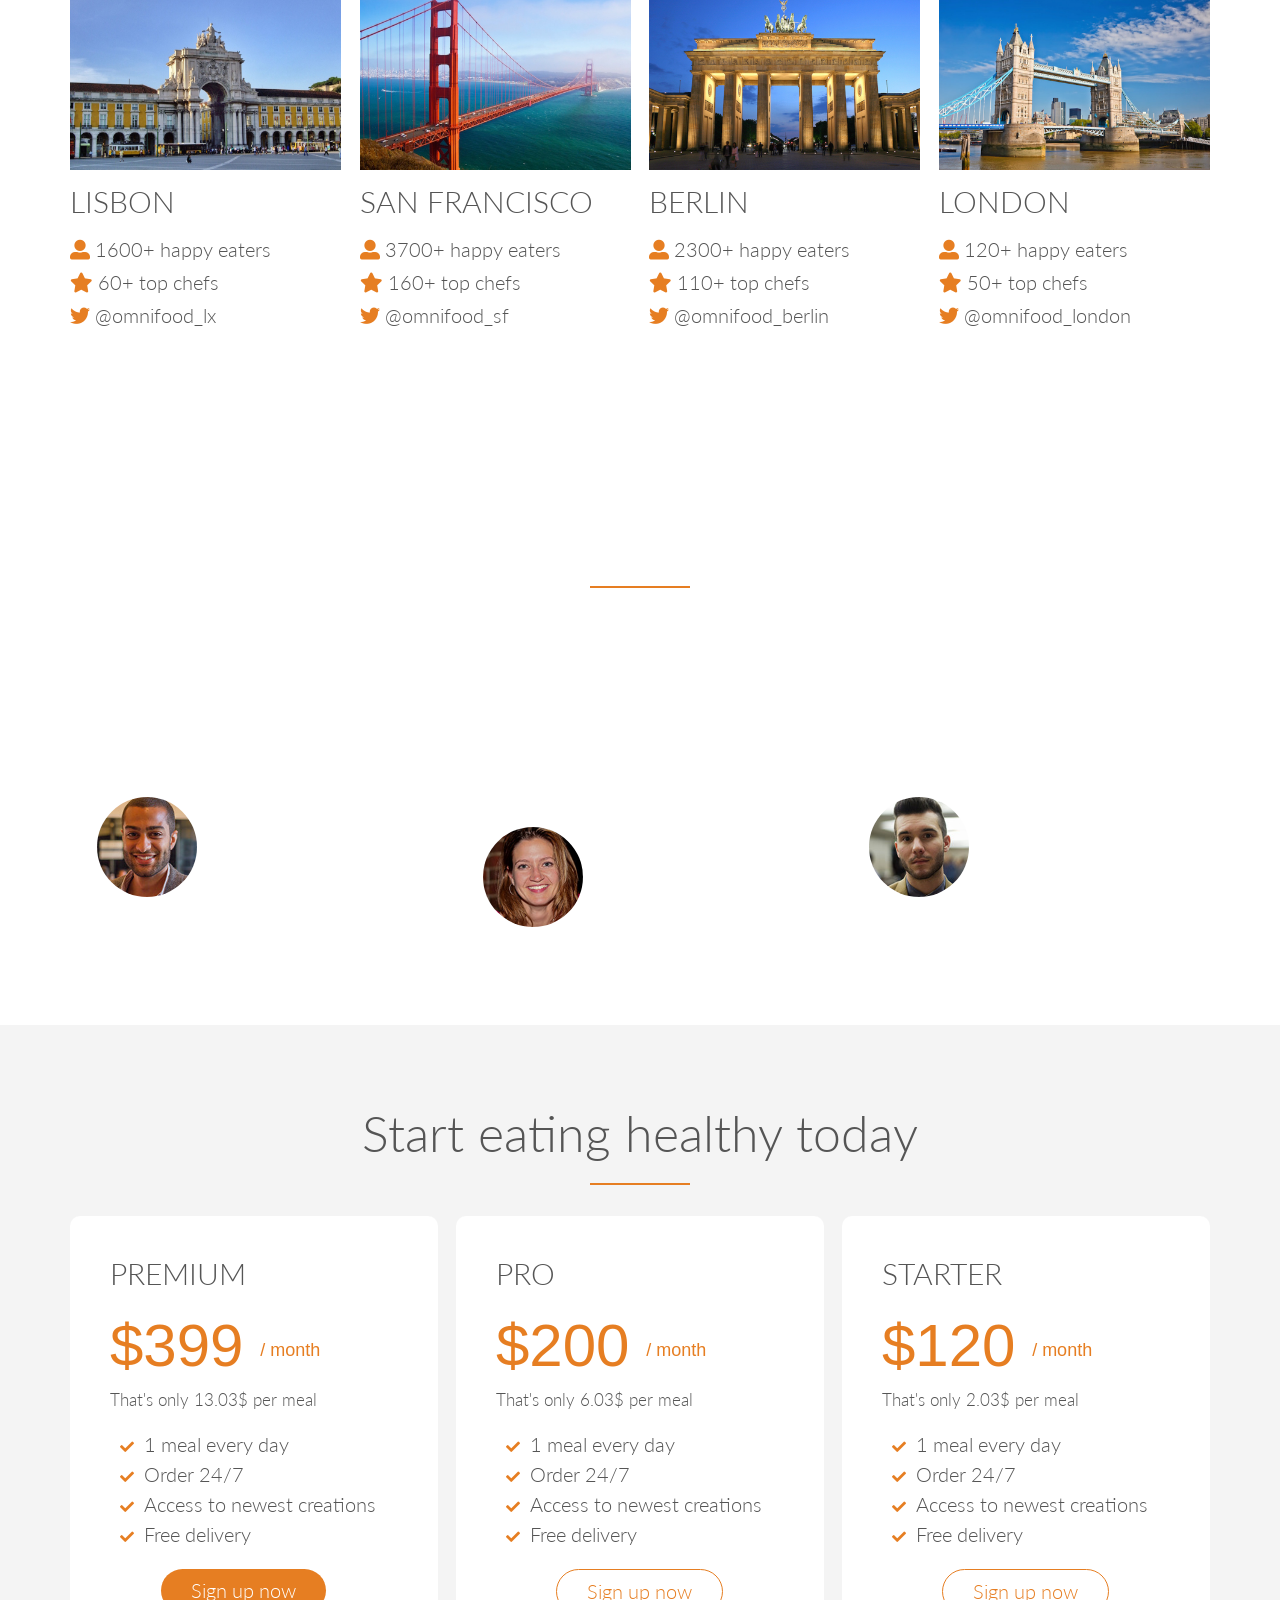
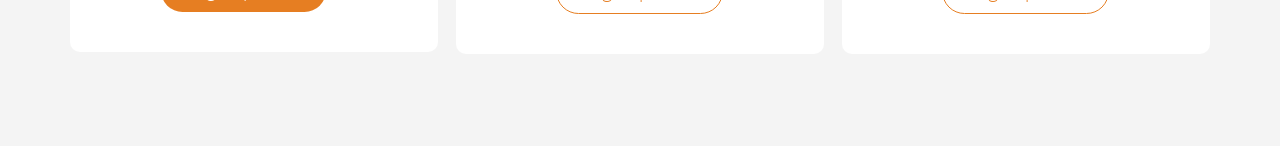
==== commit ba5e7e59: "finish plan section" ====
--- a/index.html
+++ b/index.html
@@ -227,5 +227,67 @@
 			</div>
 		</div>
 	</section>
+
+	<section class="plan-section">
+		<div class="row">
+			<h2 class="section-heading">Start eating healthy today</h2>
+		</div>
+		<div class="row group">
+			<div class="plan-section__plan-box col span_1_of_3">
+				<div>
+					<h3 class="plan-section__plan-name">Premium</h3>
+					<p class="plan-section__month-price">$399 <span>/ month<span></p>
+					<p class="plan-section__meal-price">That's only 13.03$ per meal</p>
+				</div>
+				<div class="plan-section__plan-detail-box">
+					<ul>
+						<li><i class="fas fa-check"></i>1 meal every day</li>
+						<li><i class="fas fa-check"></i>Order 24/7</li>
+						<li><i class="fas fa-check"></i>Access to newest creations</li>
+						<li><i class="fas fa-check"></i>Free delivery</li>
+					</ul>
+				</div>
+				<div class="plan-section__btn-box">
+					<a href="#" class="btn btn-full">Sign up now</a>
+				</div>
+			</div>
+			<div class="col span_1_of_3 plan-section__plan-box">
+				<div>
+					<h3 class="plan-section__plan-name">Pro</h3>
+					<p class="plan-section__month-price">$200 <span> / month</span></p>
+					<p class="plan-section__meal-price">That's only 6.03$ per meal</p>
+				</div>
+				<div  class="plan-section__plan-detail-box">
+					<ul>
+						<li><i class="fas fa-check"></i>1 meal every day</li>
+						<li><i class="fas fa-check"></i>Order 24/7</li>
+						<li><i class="fas fa-check"></i>Access to newest creations</li>
+						<li><i class="fas fa-check"></i>Free delivery</li>
+					</ul>
+				</div>
+				<div class="plan-section__btn-box">
+					<a href="#" class="btn btn-ghost">Sign up now</a>
+				</div>
+			</div>
+			<div class="col span_1_of_3 plan-section__plan-box">
+					<div>
+						<h3 class="plan-section__plan-name">Starter</h3>
+						<p class="plan-section__month-price">$120 <span>/ month</span></p>
+						<p class="plan-section__meal-price">That's only 2.03$ per meal</p>
+					</div>
+					<div  class="plan-section__plan-detail-box">
+						<ul>
+							<li><i class="fas fa-check"></i>1 meal every day</li>
+							<li><i class="fas fa-check"></i>Order 24/7</li>
+							<li><i class="fas fa-check"></i>Access to newest creations</li>
+							<li><i class="fas fa-check"></i>Free delivery</li>
+						</ul>
+					</div>
+					<div class="plan-section__btn-box">
+						<a href="#" class="btn btn-ghost">Sign up now</a>
+					</div>
+			</div>
+		</div>
+	</section>
 </body>
 </html>
--- a/resources/css/style.css
+++ b/resources/css/style.css
@@ -26,6 +26,10 @@
 
 section {
 	padding: 80px 0;
+}
+
+ul {
+	list-style: none;
 }
 
 /* HEADING SECTION */
@@ -286,4 +290,55 @@
 	margin-right: 20px;
 	margin-left: 20px;
 	vertical-align: middle;
-}+}
+
+/* SIGN-UP SECTION*/
+
+.plan-section {
+	background-color: #f4f4f4;
+}
+
+.plan-section__plan-box {
+	background-color: white;
+	border-radius: 10px;
+	padding: 40px;
+}
+
+.plan-section__plan-name {
+	text-transform: uppercase;
+	font-weight: 300;
+	font-size: 150%;
+}
+
+.plan-section__month-price {
+	margin-top: 20px;
+	font-size: 300%;
+	color: #e67e22;
+	font-weight: 200;
+	margin-bottom: 10px;
+}
+
+.plan-section__month-price span {
+	font-size: 30%;	
+	vertical-align: middle;
+}
+
+.plan-section__meal-price {
+	font-size: 85%;
+}
+
+.plan-section__plan-detail-box {
+	line-height: 1.5;
+	padding: 20px 10px;	
+}
+
+.plan-section__plan-detail-box i {
+	margin-right: 10px;
+	font-size: 70%;
+	color: #e67e22;
+}
+
+.plan-section__btn-box {
+	text-align: center;
+}
+
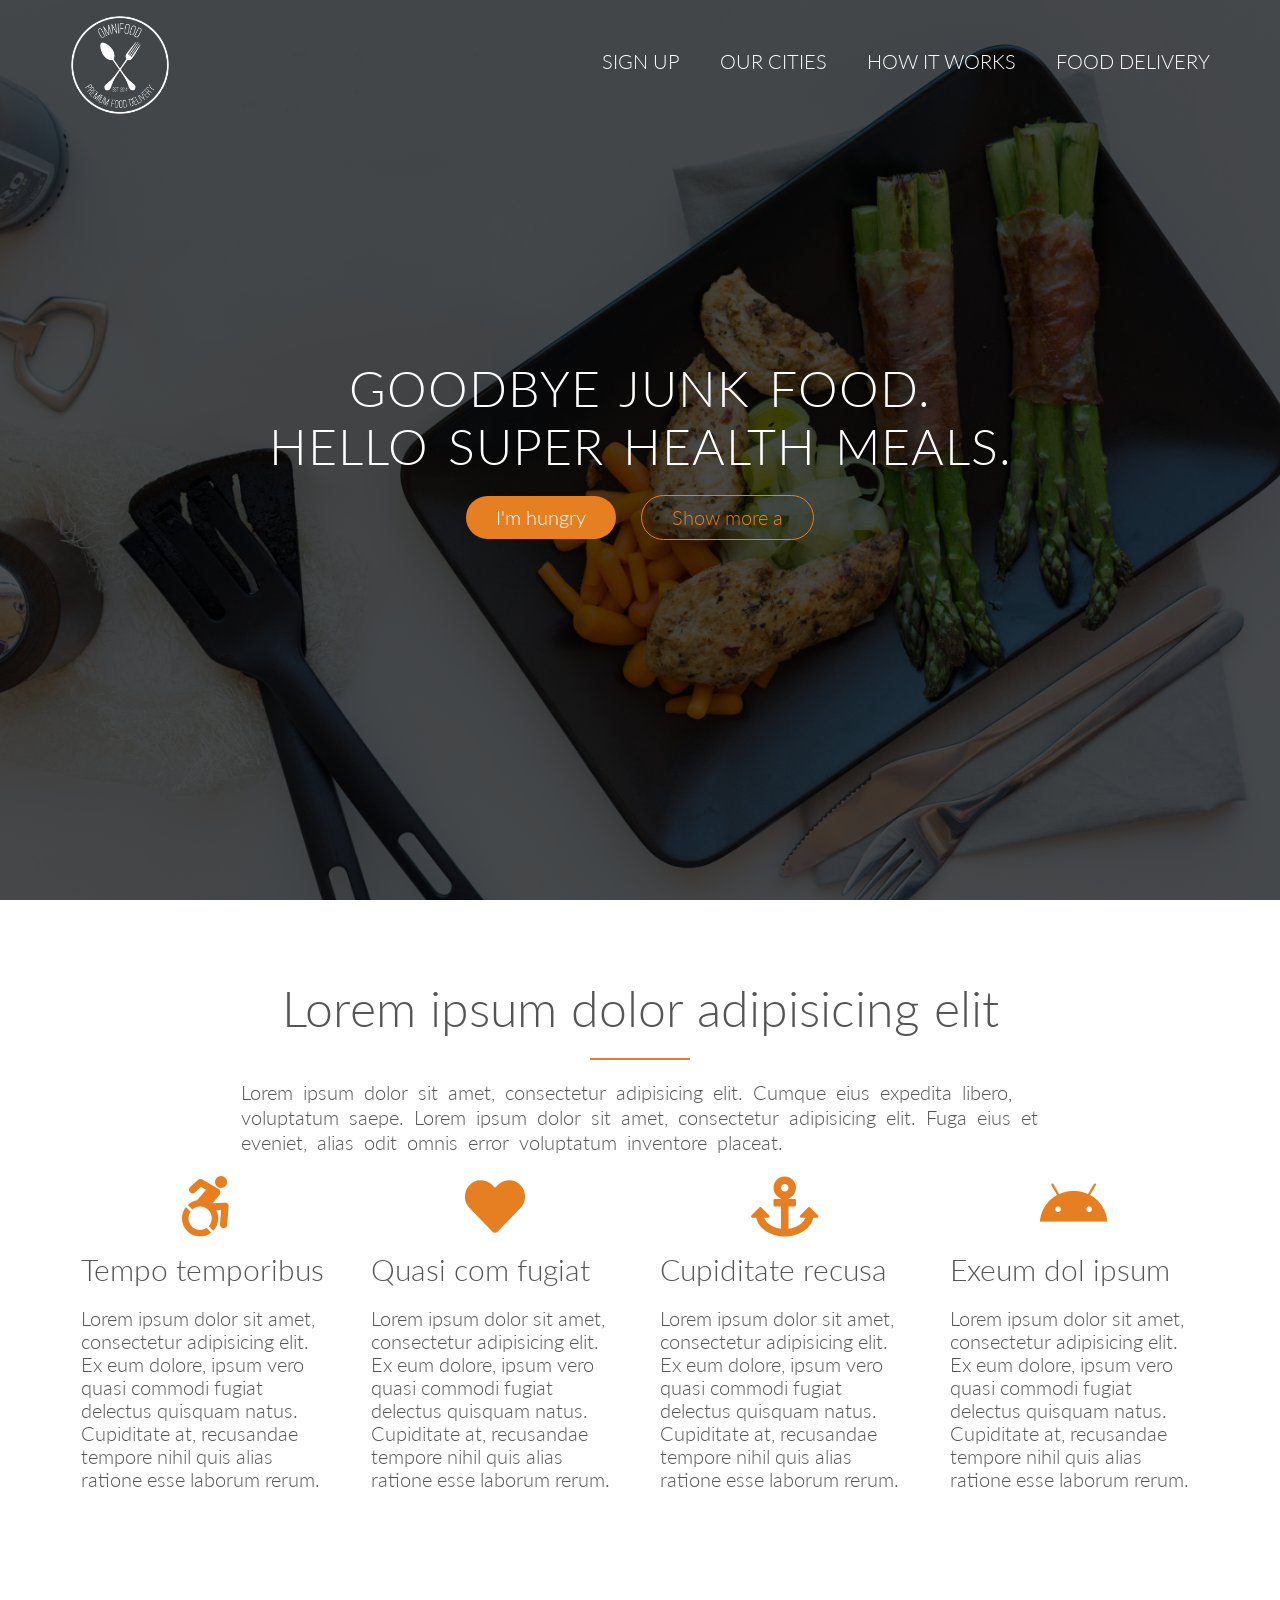
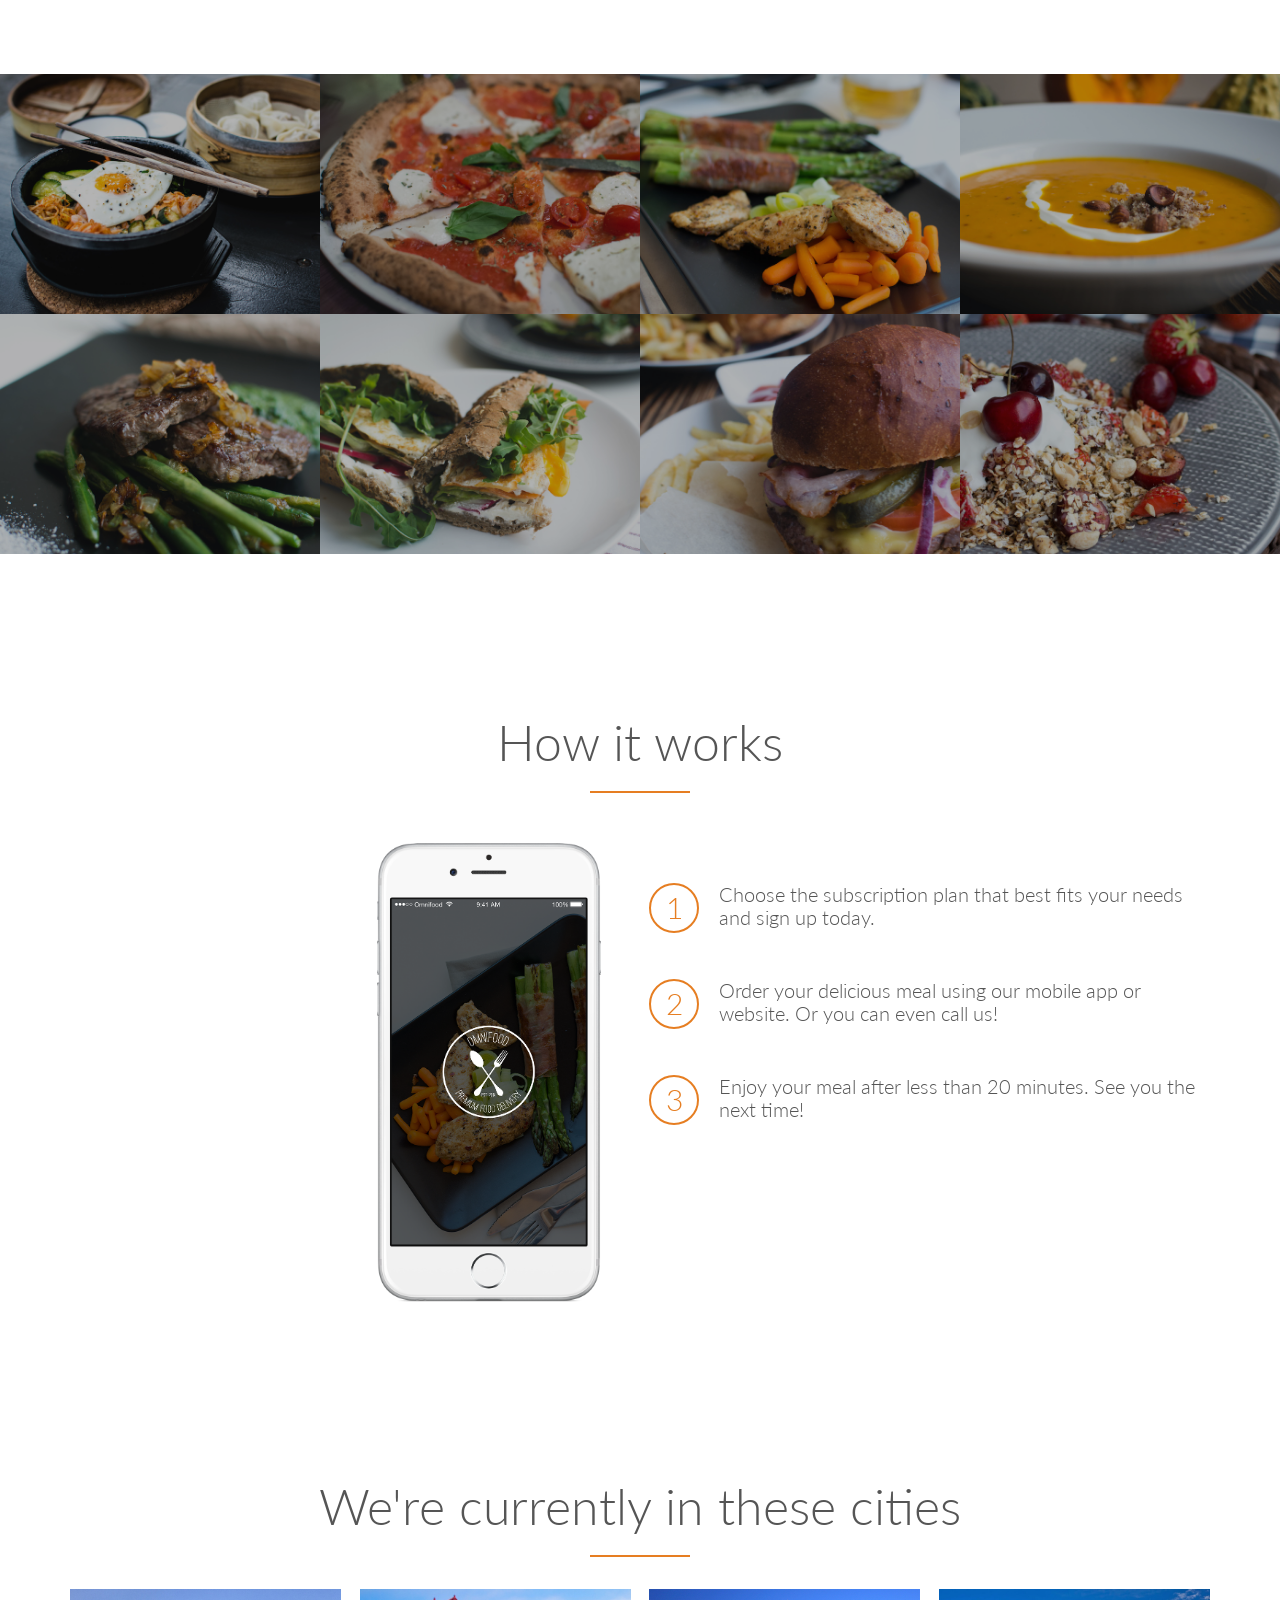
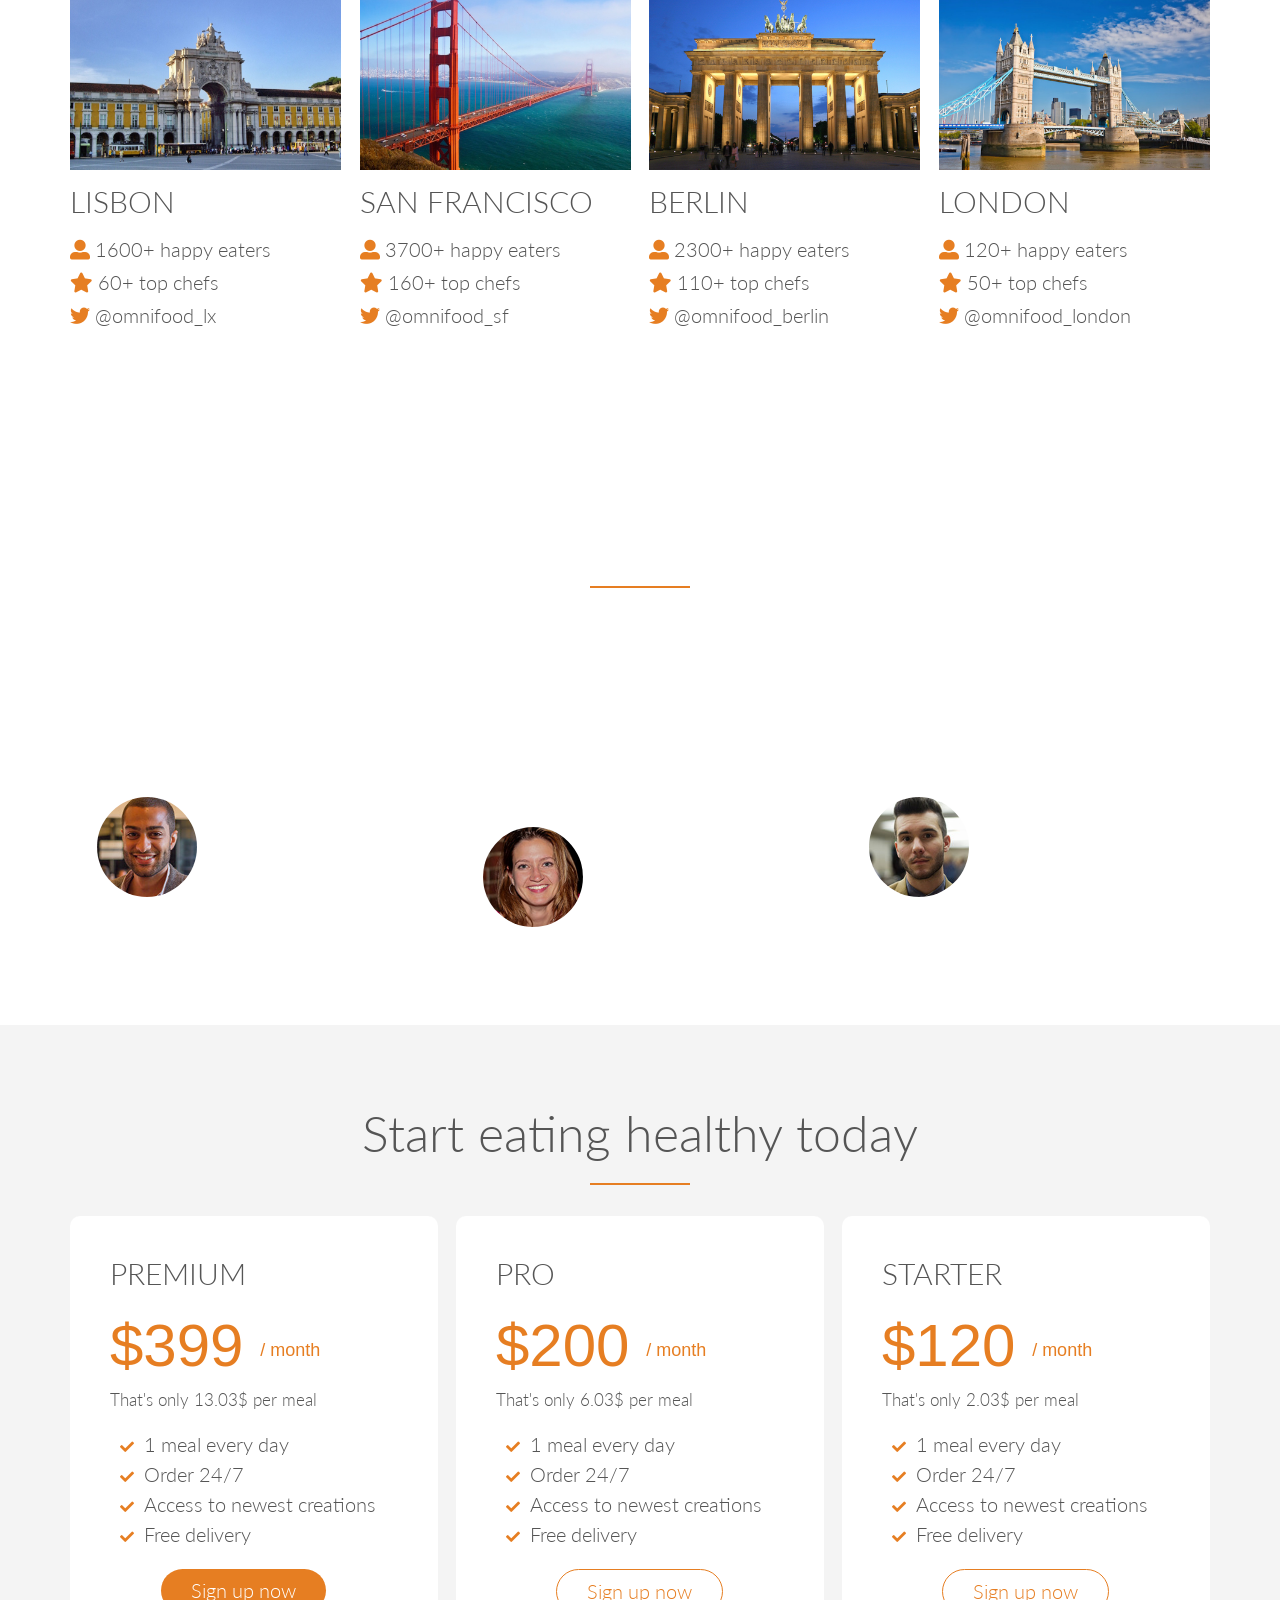
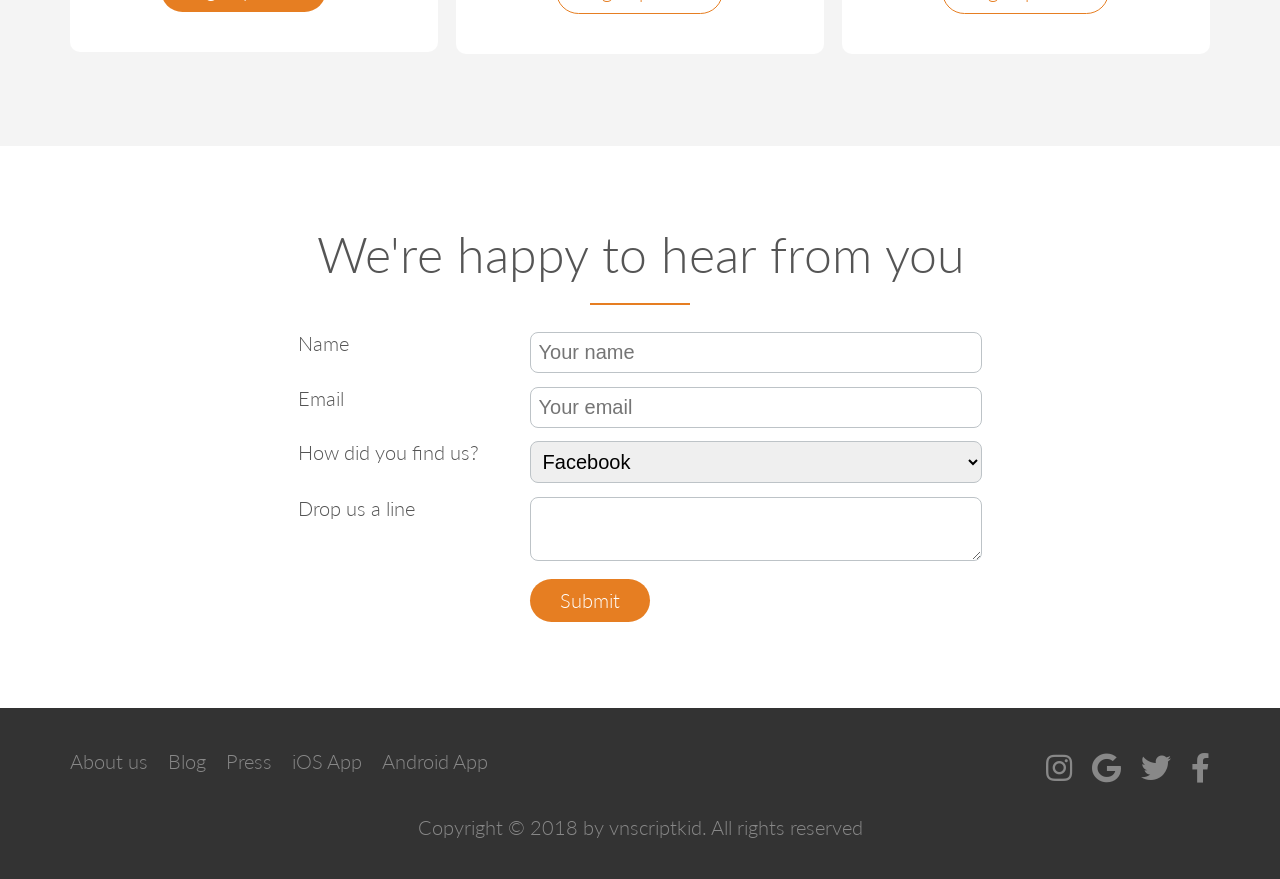
==== commit 8009c9d7: "finish footer and form sections" ====
--- a/index.html
+++ b/index.html
@@ -289,5 +289,83 @@
 			</div>
 		</div>
 	</section>
+
+	<section class="form-section">
+		<div class="row">
+			<h2 class="section-heading">We're happy to hear from you</h2>
+		</div>
+		<div class="row group">
+			<form action="#" method="post" class="form-section_contact-form">
+				<div class="row">
+					<div class="span_1_of_3 col">
+						<label for="name-of-form">Name</label>
+					</div>	
+					<div class="span_2_of_3 col">
+						<input type="text" id="name-of-form" placeholder="Your name">
+					</div>			
+				</div>
+				<div class="row">
+					<div class="span_1_of_3 col">
+						<label for="email-of-form">Email</label>
+					</div>
+					<div class="span_2_of_3 col">
+						<input type="text" id="email-of-form" placeholder="Your email">
+					</div>						
+				</div>
+				<div class="row">
+					<div class="span_1_of_3 col">
+						<label for="find-of-form">How did you find us?</label>
+					</div>
+					<div class="span_2_of_3 col">
+						<select id="find-of-form">
+						  <option value="fb">Facebook</option>
+						  <option value="twitter">Twitter</option>
+						  <option value="instagram">Instagram</option>
+						</select>
+					</div>						
+				</div>
+				<div class="row">
+					<div class="span_1_of_3 col">
+						<label for="text-of-form">Drop us a line</label>
+					</div>
+					<div class="span_2_of_3 col">
+						<textarea name="" id="text-of-form"></textarea>
+					</div>						
+				</div>
+				<div class="row">
+					<div class="span_1_of_3 col">
+					</div>
+					<div class="span_2_of_3 col">
+						<input class="btn-full btn" type="submit" value="Submit">
+					</div>						
+				</div>
+			</form>
+		</div>
+	</section>
+
+	<footer class="footer-section">
+		<div class="row group footer-section__first-line">
+			<div class="col span_1_of_2">
+				<ul class="footer-section__links">
+					<li><a href="#">About us</a></li>
+					<li><a href="#">Blog</a></li>
+					<li><a href="#">Press</a></li>
+					<li><a href="#">iOS App</a></li>
+					<li><a href="#">Android App</a></li>
+				</ul>
+			</div>
+			<div class="col span_1_of_2">
+				<ul class="footer-section__social-media">
+					<li><a href="#"><i class="fab fa-facebook-f"></i></a></li>
+					<li><a href="#"><i class="fab fa-twitter"></i></a></li>
+					<li><a href="#"><i class="fab fa-google"></i></a></li>
+					<li><a href="#"><i class="fab fa-instagram"></i></a></li>
+				</ul>
+			</div>
+		</div>
+		<div class="row footer-section__copyright">
+			<p>Copyright &copy; 2018 by vnscriptkid. All rights reserved</p>
+		</div>
+	</footer>
 </body>
 </html>
--- a/resources/css/style.css
+++ b/resources/css/style.css
@@ -342,3 +342,57 @@
 	text-align: center;
 }
 
+/*FORM SECTION*/
+.form-section_contact-form {
+	width: 60%;
+	margin: 0 auto;
+}
+
+input[type='text'],
+select,
+textarea {
+	width: 100%;
+	/*font-family: 'Lato', 'Arial', sans-serif;*/
+	padding:8px;
+	border-radius: 8px;	
+	border: 1px solid #BDC3C7;
+}
+
+input[type='submit'] {
+	border: none;
+}
+
+/* FOOTER SECTION */
+.footer-section {
+	background-color: #333;
+}
+
+.footer-section a {
+	color: #888;
+}
+
+.footer-section a:hover {
+	color: #ddd;
+}
+
+.footer-section__links li {
+	float: left;
+	margin-right: 20px;
+}
+
+.footer-section__social-media li {
+	float: right;
+	margin-left: 20px;
+	font-size: 30px;
+}
+
+.footer-section__copyright {
+	padding-top: 20px;
+	padding-bottom: 40px;
+	text-align: center;
+	color: #888;
+}
+
+.footer-section__first-line {
+	padding-top: 30px;
+}
